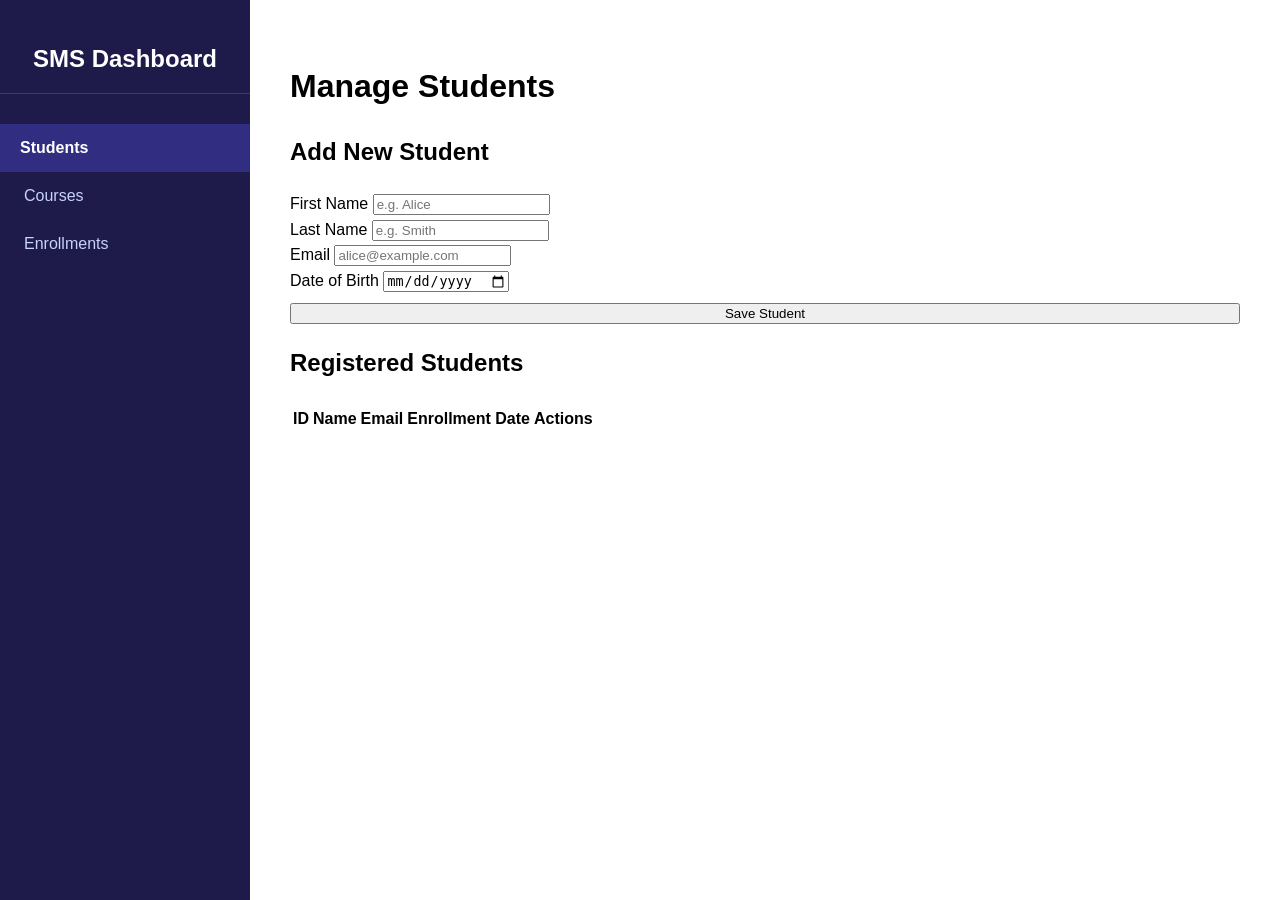
==== src/main/resources/static/index.html @ f27d2b45 "configured for cloude development" ====
<!DOCTYPE html>
<html lang="en">
<head>
    <meta charset="UTF-8">
    <meta name="viewport" content="width=device-width, initial-scale=1.0">
    <title>Student Management System</title>
    <link rel="stylesheet" href="style.css">
</head>
<body>

    <div class="app-layout">
        <!-- Sidebar Navigation -->
        <nav class="sidebar">
            <h2>SMS Dashboard</h2>
            <button class="nav-btn active" onclick="showPage('students-page', this)">Students</button>
            <button class="nav-btn" onclick="showPage('courses-page', this)">Courses</button>
            <button class="nav-btn" onclick="showPage('enrollments-page', this)">Enrollments</button>
        </nav>

        <!-- Main Content Area -->
        <main class="content">
            
            <!-- STUDENTS PAGE -->
            <div id="students-page" class="page-section">
                <h1>Manage Students</h1>
                
                <section class="card">
                    <h2>Add New Student</h2>
                    <div id="error-box" class="error-box hidden"></div>
                    <form id="student-form">
                        <div class="form-row">
                            <div class="form-group">
                                <label for="firstName">First Name</label>
                                <input type="text" id="firstName" placeholder="e.g. Alice">
                            </div>
                            <div class="form-group">
                                <label for="lastName">Last Name</label>
                                <input type="text" id="lastName" placeholder="e.g. Smith">
                            </div>
                        </div>
                        <div class="form-row">
                            <div class="form-group">
                                <label for="email">Email</label>
                                <input type="email" id="email" placeholder="alice@example.com">
                            </div>
                            <div class="form-group">
                                <label for="dateOfBirth">Date of Birth</label>
                                <input type="date" id="dateOfBirth">
                            </div>
                        </div>
                        <div style="display: flex; gap: 10px; margin-top: 10px;">
                            <button type="submit" id="submit-btn" class="btn-primary" style="flex: 2;">Save Student</button>
                            <button type="button" id="cancel-btn" class="btn-delete" style="flex: 1; display: none;" onclick="resetForm()">Cancel</button>
                        </div>
                    </form>
                </section>

                <section class="card">
                    <h2>Registered Students</h2>
                    <table>
                        <thead>
                            <tr>
                                <th>ID</th>
                                <th>Name</th>
                                <th>Email</th>
                                <th>Enrollment Date</th>
                                <th>Actions</th>
                            </tr>
                        </thead>
                        <tbody id="student-list"></tbody>
                    </table>
                </section>
            </div>

            <!-- COURSES PAGE -->
            <div id="courses-page" class="page-section hidden">
                <h1>Manage Courses</h1>
                
                <section class="card">
                    <h2>Add New Course</h2>
                    <div id="course-error-box" class="error-box hidden"></div>
                    <form id="course-form">
                        <div class="form-row">
                            <div class="form-group">
                                <label for="courseCode">Course Code</label>
                                <input type="text" id="courseCode" placeholder="e.g. CS101">
                            </div>
                            <div class="form-group">
                                <label for="courseTitle">Course Title</label>
                                <input type="text" id="courseTitle" placeholder="e.g. Intro to Programming">
                            </div>
                            <div class="form-group">
                                <label for="courseCredits">Credits</label>
                                <input type="number" id="courseCredits" placeholder="e.g. 3" min="1">
                            </div>
                        </div>
                        <button type="submit" class="btn-primary">Add Course</button>
                    </form>
                </section>

                <section class="card">
                    <h2>Available Courses</h2>
                    <table>
                        <thead>
                            <tr>
                                <th>ID</th>
                                <th>Code</th>
                                <th>Title</th>
                                <th>Credits</th>
                                <th>Actions</th>
                            </tr>
                        </thead>
                        <tbody id="course-list"></tbody>
                    </table>
                </section>
            </div>

            <!-- ENROLLMENTS PAGE -->
            <div id="enrollments-page" class="page-section hidden">
                <h1>Manage Enrollments</h1>
                
                <section class="card">
                    <h2>Enroll Student in Course</h2>
                    <div id="enrollment-error-box" class="error-box hidden"></div>
                    <form id="enrollment-form">
                        <div class="form-row">
                            <div class="form-group">
                                <label for="enrollStudent">Select Student</label>
                                <select id="enrollStudent" required>
                                    <option value="">-- Choose a Student --</option>
                                </select>
                            </div>
                            <div class="form-group">
                                <label for="enrollCourse">Select Course</label>
                                <select id="enrollCourse" required>
                                    <option value="">-- Choose a Course --</option>
                                </select>
                            </div>
                        </div>
                        <button type="submit" class="btn-primary">Enroll Student</button>
                    </form>
                </section>

                <section class="card">
                    <h2>Current Enrollments</h2>
                    <table>
                        <thead>
                            <tr>
                                <th>ID</th>
                                <th>Student Name</th>
                                <th>Course</th>
                                <th>Enrollment Date</th>
                                <th>Actions</th>
                            </tr>
                        </thead>
                        <tbody id="enrollment-list"></tbody>
                    </table>
                </section>
            </div>

        </main>
    </div>

    <script src="app.js"></script>
</body>
</html>
---- src/main/resources/static/style.css ----
/* --- NEW DASHBOARD LAYOUT --- */
body {
    font-family: 'Segoe UI', Tahoma, Geneva, Verdana, sans-serif;
    background-color: var(--bg-color);
    color: var(--text-main);
    line-height: 1.6;
    margin: 0;
    padding: 0;
}

.app-layout {
    display: flex;
    min-height: 100vh;
}

.sidebar {
    width: 250px;
    background-color: #1E1B4B; /* Dark indigo */
    color: white;
    padding: 20px 0;
    display: flex;
    flex-direction: column;
}

.sidebar h2 {
    text-align: center;
    margin-bottom: 30px;
    font-size: 1.5rem;
    color: white;
    border-bottom: 1px solid #3730A3;
    padding-bottom: 15px;
}

.nav-btn {
    background: none;
    border: none;
    color: #C7D2FE;
    padding: 15px 20px;
    text-align: left;
    font-size: 1rem;
    cursor: pointer;
    transition: all 0.2s;
    border-left: 4px solid transparent;
}

.nav-btn:hover {
    background-color: #312E81;
    color: white;
}

.nav-btn.active {
    background-color: #312E81;
    color: white;
    border-left: 4px solid var(--primary);
    font-weight: bold;
}

.content {
    flex: 1;
    padding: 40px;
    max-width: 1000px;
}

.page-section h1 {
    color: var(--primary);
    margin-bottom: 20px;
}

.hidden {
    display: none !important;
}

/* Keep your existing .card, .form-row, table, etc. below this */
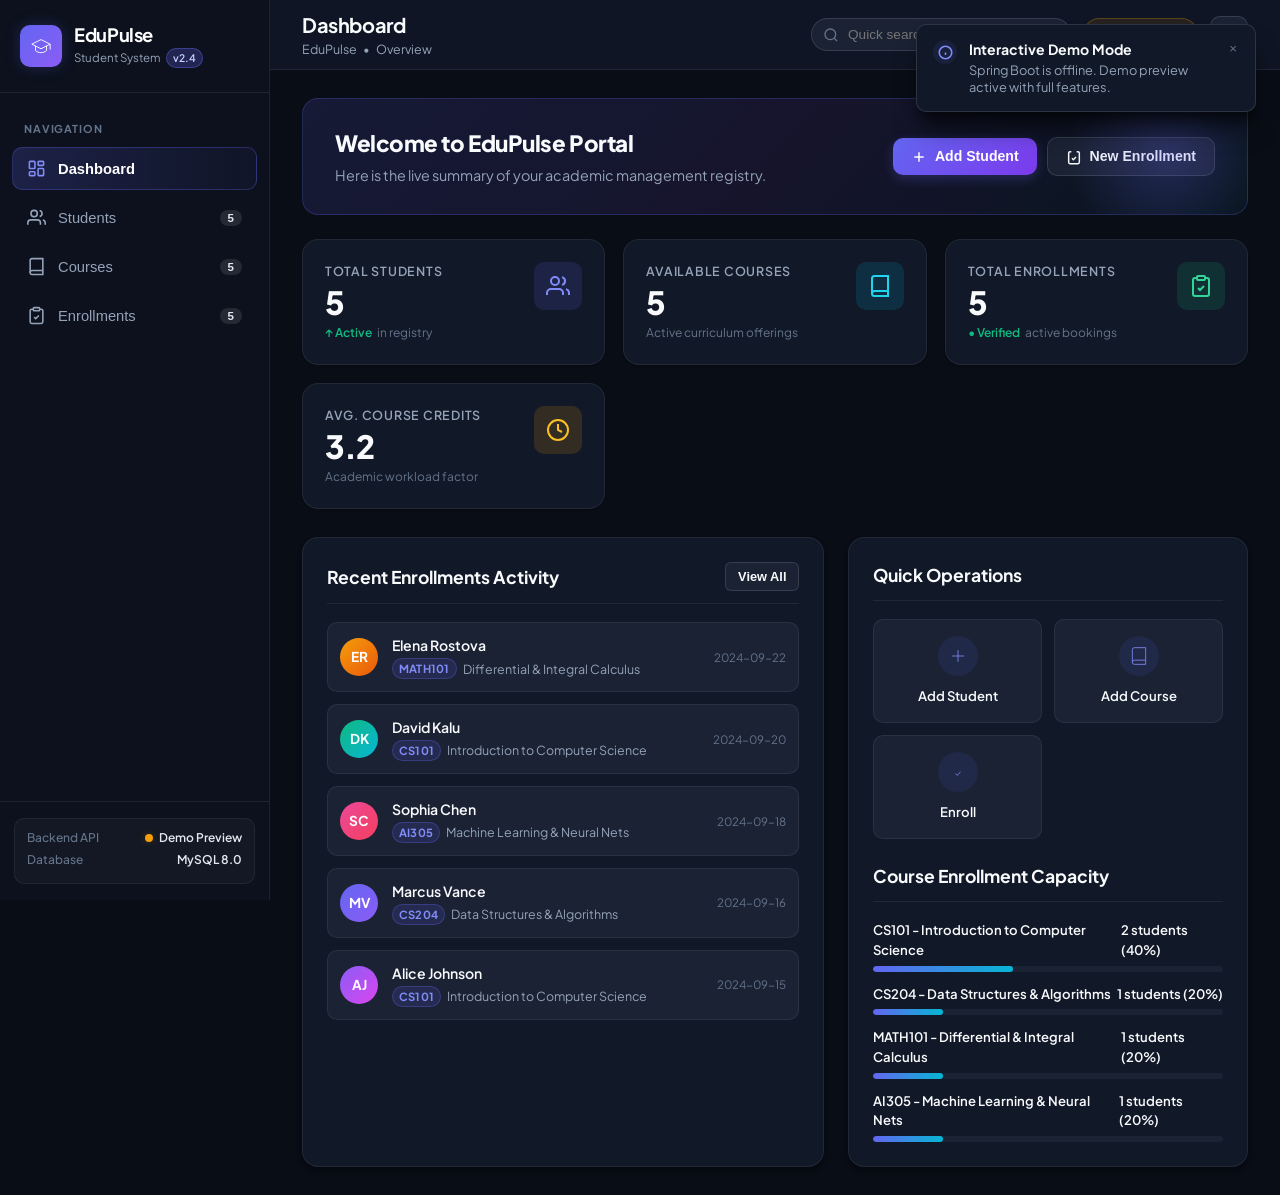
==== commit 11de1bf9: "feat: upgrade UI with modern dashboard design, dark/light theme, and enhanced interactivity" ====
--- a/src/main/resources/static/index.html
+++ b/src/main/resources/static/index.html
@@ -1,165 +1,675 @@
 <!DOCTYPE html>
-<html lang="en">
+<html lang="en" data-theme="dark">
 <head>
     <meta charset="UTF-8">
     <meta name="viewport" content="width=device-width, initial-scale=1.0">
-    <title>Student Management System</title>
+    <title>EduPulse | Modern Student Management Dashboard</title>
+    <meta name="description" content="A comprehensive, interactive student, course, and enrollment management system with real-time analytics, filtering, and responsive design.">
+    <!-- Google Fonts: Plus Jakarta Sans -->
+    <link rel="preconnect" href="https://fonts.googleapis.com">
+    <link rel="preconnect" href="https://fonts.gstatic.com" crossorigin>
+    <link href="https://fonts.googleapis.com/css2?family=Plus+Jakarta+Sans:wght@400;500;600;700;800&display=swap" rel="stylesheet">
     <link rel="stylesheet" href="style.css">
 </head>
 <body>
 
     <div class="app-layout">
+        <!-- Mobile Sidebar Backdrop Overlay -->
+        <div id="sidebar-overlay" class="sidebar-overlay" onclick="toggleMobileSidebar(false)"></div>
+
         <!-- Sidebar Navigation -->
-        <nav class="sidebar">
-            <h2>SMS Dashboard</h2>
-            <button class="nav-btn active" onclick="showPage('students-page', this)">Students</button>
-            <button class="nav-btn" onclick="showPage('courses-page', this)">Courses</button>
-            <button class="nav-btn" onclick="showPage('enrollments-page', this)">Enrollments</button>
-        </nav>
-
-        <!-- Main Content Area -->
-        <main class="content">
+        <aside class="sidebar" id="app-sidebar">
+            <div class="sidebar-header">
+                <div class="brand-icon-wrapper">
+                    <!-- Graduation Cap Icon -->
+                    <svg viewBox="0 0 24 24" fill="none" stroke="currentColor">
+                        <path d="M22 10v6M2 10l10-5 10 5-10 5z"/>
+                        <path d="M6 12v5c3 3 9 3 12 0v-5"/>
+                    </svg>
+                </div>
+                <div class="brand-details">
+                    <span class="brand-title">EduPulse</span>
+                    <span class="brand-subtitle">
+                        Student System
+                        <span class="version-pill">v2.4</span>
+                    </span>
+                </div>
+            </div>
+
+            <!-- Navigation Links -->
+            <nav class="sidebar-nav">
+                <span class="nav-section-title">Navigation</span>
+                
+                <button class="nav-btn active" id="nav-dashboard-btn" onclick="navigateTo('dashboard-page', this)">
+                    <svg viewBox="0 0 24 24" fill="none" stroke="currentColor">
+                        <rect x="3" y="3" width="7" height="9" rx="1"/>
+                        <rect x="14" y="3" width="7" height="5" rx="1"/>
+                        <rect x="14" y="12" width="7" height="9" rx="1"/>
+                        <rect x="3" y="16" width="7" height="5" rx="1"/>
+                    </svg>
+                    <span>Dashboard</span>
+                </button>
+
+                <button class="nav-btn" id="nav-students-btn" onclick="navigateTo('students-page', this)">
+                    <svg viewBox="0 0 24 24" fill="none" stroke="currentColor">
+                        <path d="M17 21v-2a4 4 0 0 0-4-4H5a4 4 0 0 0-4 4v2"/>
+                        <circle cx="9" cy="7" r="4"/>
+                        <path d="M23 21v-2a4 4 0 0 0-3-3.87"/>
+                        <path d="M16 3.13a4 4 0 0 1 0 7.75"/>
+                    </svg>
+                    <span>Students</span>
+                    <span class="nav-badge" id="nav-student-count">0</span>
+                </button>
+
+                <button class="nav-btn" id="nav-courses-btn" onclick="navigateTo('courses-page', this)">
+                    <svg viewBox="0 0 24 24" fill="none" stroke="currentColor">
+                        <path d="M4 19.5A2.5 2.5 0 0 1 6.5 17H20"/>
+                        <path d="M6.5 2H20v20H6.5A2.5 2.5 0 0 1 4 19.5v-15A2.5 2.5 0 0 1 6.5 2z"/>
+                    </svg>
+                    <span>Courses</span>
+                    <span class="nav-badge" id="nav-course-count">0</span>
+                </button>
+
+                <button class="nav-btn" id="nav-enrollments-btn" onclick="navigateTo('enrollments-page', this)">
+                    <svg viewBox="0 0 24 24" fill="none" stroke="currentColor">
+                        <path d="M16 4h2a2 2 0 0 1 2 2v14a2 2 0 0 1-2 2H6a2 2 0 0 1-2-2V6a2 2 0 0 1 2-2h2"/>
+                        <rect x="8" y="2" width="8" height="4" rx="1" ry="1"/>
+                        <path d="m9 14 2 2 4-4"/>
+                    </svg>
+                    <span>Enrollments</span>
+                    <span class="nav-badge" id="nav-enroll-count">0</span>
+                </button>
+            </nav>
+
+            <!-- Sidebar Footer Status -->
+            <div class="sidebar-footer">
+                <div class="system-status-box">
+                    <div class="status-row">
+                        <span class="status-label">Backend API</span>
+                        <span class="status-val" id="sidebar-api-status">
+                            <span class="status-pulse-dot" id="sidebar-pulse-dot"></span>
+                            <span id="sidebar-status-text">Checking...</span>
+                        </span>
+                    </div>
+                    <div class="status-row">
+                        <span class="status-label">Database</span>
+                        <span class="status-val" id="sidebar-db-status">MySQL 8.0</span>
+                    </div>
+                </div>
+            </div>
+        </aside>
+
+        <!-- Main Wrapper -->
+        <div class="main-wrapper">
             
-            <!-- STUDENTS PAGE -->
-            <div id="students-page" class="page-section">
-                <h1>Manage Students</h1>
+            <!-- Top App Header -->
+            <header class="top-header">
+                <div class="header-left">
+                    <button class="mobile-menu-btn" id="mobile-toggle-btn" onclick="toggleMobileSidebar()" aria-label="Toggle navigation">
+                        <svg viewBox="0 0 24 24" fill="none" stroke="currentColor" width="20" height="20" stroke-width="2">
+                            <line x1="3" y1="12" x2="21" y2="12"></line>
+                            <line x1="3" y1="6" x2="21" y2="6"></line>
+                            <line x1="3" y1="18" x2="21" y2="18"></line>
+                        </svg>
+                    </button>
+                    <div class="header-title-box">
+                        <h1 id="page-title">Dashboard</h1>
+                        <div class="header-breadcrumbs">
+                            <span>EduPulse</span> &bull; <span id="breadcrumb-current">Overview</span>
+                        </div>
+                    </div>
+                </div>
+
+                <div class="header-right">
+                    <!-- Global Search Box -->
+                    <div class="quick-search-box">
+                        <svg viewBox="0 0 24 24" fill="none" stroke="currentColor" stroke-width="2">
+                            <circle cx="11" cy="11" r="8"></circle>
+                            <line x1="21" y1="21" x2="16.65" y2="16.65"></line>
+                        </svg>
+                        <input type="text" id="global-search-input" class="quick-search-input" placeholder="Quick search..." oninput="handleGlobalSearch(this.value)">
+                        <span class="search-shortcut-pill">/</span>
+                    </div>
+
+                    <!-- Connection Status Badge -->
+                    <div class="mode-badge" id="api-status-badge" onclick="toggleConnectionMode()" title="Click to test connection or toggle Demo Mode">
+                        <span class="status-pulse-dot" id="header-pulse-dot"></span>
+                        <span id="api-mode-text">Checking API...</span>
+                    </div>
+
+                    <!-- Theme Switcher Button -->
+                    <button class="icon-btn" id="theme-toggle-btn" onclick="toggleTheme()" title="Toggle Light/Dark Theme" aria-label="Toggle theme">
+                        <!-- Sun Icon (shown in dark mode) -->
+                        <svg id="theme-sun-icon" viewBox="0 0 24 24" fill="none" stroke="currentColor" width="18" height="18" stroke-width="2">
+                            <circle cx="12" cy="12" r="5"></circle>
+                            <line x1="12" y1="1" x2="12" y2="3"></line>
+                            <line x1="12" y1="21" x2="12" y2="23"></line>
+                            <line x1="4.22" y1="4.22" x2="5.64" y2="5.64"></line>
+                            <line x1="18.36" y1="18.36" x2="19.78" y2="19.78"></line>
+                            <line x1="1" y1="12" x2="3" y2="12"></line>
+                            <line x1="21" y1="12" x2="23" y2="12"></line>
+                            <line x1="4.22" y1="19.78" x2="5.64" y2="18.36"></line>
+                            <line x1="18.36" y1="5.64" x2="19.78" y2="4.22"></line>
+                        </svg>
+                        <!-- Moon Icon (shown in light mode) -->
+                        <svg id="theme-moon-icon" style="display:none;" viewBox="0 0 24 24" fill="none" stroke="currentColor" width="18" height="18" stroke-width="2">
+                            <path d="M21 12.79A9 9 0 1 1 11.21 3 7 7 0 0 0 21 12.79z"></path>
+                        </svg>
+                    </button>
+                </div>
+            </header>
+
+            <!-- Main Content Area -->
+            <main class="content-body">
                 
-                <section class="card">
-                    <h2>Add New Student</h2>
-                    <div id="error-box" class="error-box hidden"></div>
-                    <form id="student-form">
-                        <div class="form-row">
-                            <div class="form-group">
-                                <label for="firstName">First Name</label>
-                                <input type="text" id="firstName" placeholder="e.g. Alice">
-                            </div>
-                            <div class="form-group">
-                                <label for="lastName">Last Name</label>
-                                <input type="text" id="lastName" placeholder="e.g. Smith">
-                            </div>
-                        </div>
-                        <div class="form-row">
-                            <div class="form-group">
-                                <label for="email">Email</label>
-                                <input type="email" id="email" placeholder="alice@example.com">
-                            </div>
-                            <div class="form-group">
-                                <label for="dateOfBirth">Date of Birth</label>
-                                <input type="date" id="dateOfBirth">
-                            </div>
-                        </div>
-                        <div style="display: flex; gap: 10px; margin-top: 10px;">
-                            <button type="submit" id="submit-btn" class="btn-primary" style="flex: 2;">Save Student</button>
-                            <button type="button" id="cancel-btn" class="btn-delete" style="flex: 1; display: none;" onclick="resetForm()">Cancel</button>
-                        </div>
-                    </form>
+                <!-- 1. DASHBOARD PAGE -->
+                <section id="dashboard-page" class="page-section">
+                    <!-- Welcome Hero Banner -->
+                    <div class="welcome-banner">
+                        <div class="welcome-text">
+                            <h3>Welcome to EduPulse Portal</h3>
+                            <p>Here is the live summary of your academic management registry.</p>
+                        </div>
+                        <div class="page-actions-group">
+                            <button class="btn btn-primary" onclick="openStudentModal()">
+                                <svg viewBox="0 0 24 24" fill="none" stroke="currentColor"><line x1="12" y1="5" x2="12" y2="19"></line><line x1="5" y1="12" x2="19" y2="12"></line></svg>
+                                Add Student
+                            </button>
+                            <button class="btn btn-secondary" onclick="openEnrollmentModal()">
+                                <svg viewBox="0 0 24 24" fill="none" stroke="currentColor"><path d="m9 14 2 2 4-4"/><path d="M16 4h2a2 2 0 0 1 2 2v14a2 2 0 0 1-2 2H6a2 2 0 0 1-2-2V6a2 2 0 0 1 2-2h2"/></svg>
+                                New Enrollment
+                            </button>
+                        </div>
+                    </div>
+
+                    <!-- Metrics Stats Grid -->
+                    <div class="stats-grid">
+                        <div class="stat-card">
+                            <div class="stat-info">
+                                <span class="stat-label">Total Students</span>
+                                <span class="stat-value" id="stat-total-students">0</span>
+                                <span class="stat-meta"><span class="stat-badge-trend">&uarr; Active</span> in registry</span>
+                            </div>
+                            <div class="stat-icon students">
+                                <svg viewBox="0 0 24 24" fill="none" stroke="currentColor"><path d="M17 21v-2a4 4 0 0 0-4-4H5a4 4 0 0 0-4 4v2"/><circle cx="9" cy="7" r="4"/><path d="M23 21v-2a4 4 0 0 0-3-3.87"/><path d="M16 3.13a4 4 0 0 1 0 7.75"/></svg>
+                            </div>
+                        </div>
+
+                        <div class="stat-card">
+                            <div class="stat-info">
+                                <span class="stat-label">Available Courses</span>
+                                <span class="stat-value" id="stat-total-courses">0</span>
+                                <span class="stat-meta">Active curriculum offerings</span>
+                            </div>
+                            <div class="stat-icon courses">
+                                <svg viewBox="0 0 24 24" fill="none" stroke="currentColor"><path d="M4 19.5A2.5 2.5 0 0 1 6.5 17H20"/><path d="M6.5 2H20v20H6.5A2.5 2.5 0 0 1 4 19.5v-15A2.5 2.5 0 0 1 6.5 2z"/></svg>
+                            </div>
+                        </div>
+
+                        <div class="stat-card">
+                            <div class="stat-info">
+                                <span class="stat-label">Total Enrollments</span>
+                                <span class="stat-value" id="stat-total-enrollments">0</span>
+                                <span class="stat-meta"><span class="stat-badge-trend">&bull; Verified</span> active bookings</span>
+                            </div>
+                            <div class="stat-icon enrollments">
+                                <svg viewBox="0 0 24 24" fill="none" stroke="currentColor"><path d="M16 4h2a2 2 0 0 1 2 2v14a2 2 0 0 1-2 2H6a2 2 0 0 1-2-2V6a2 2 0 0 1 2-2h2"/><rect x="8" y="2" width="8" height="4" rx="1" ry="1"/><path d="m9 14 2 2 4-4"/></svg>
+                            </div>
+                        </div>
+
+                        <div class="stat-card">
+                            <div class="stat-info">
+                                <span class="stat-label">Avg. Course Credits</span>
+                                <span class="stat-value" id="stat-avg-credits">0.0</span>
+                                <span class="stat-meta">Academic workload factor</span>
+                            </div>
+                            <div class="stat-icon credits">
+                                <svg viewBox="0 0 24 24" fill="none" stroke="currentColor"><circle cx="12" cy="12" r="10"/><path d="M12 6v6l4 2"/></svg>
+                            </div>
+                        </div>
+                    </div>
+
+                    <!-- Dashboard Two-Column Layout -->
+                    <div class="dashboard-columns">
+                        <!-- Recent Enrollments Feed -->
+                        <div class="card">
+                            <div class="section-card-title">
+                                <span>Recent Enrollments Activity</span>
+                                <button class="btn btn-secondary btn-sm" onclick="navigateTo('enrollments-page', document.getElementById('nav-enrollments-btn'))">View All</button>
+                            </div>
+                            <div class="activity-list" id="dashboard-recent-enrollments">
+                                <!-- Populated dynamically -->
+                            </div>
+                        </div>
+
+                        <!-- Quick Shortcuts & Top Courses -->
+                        <div class="card">
+                            <div class="section-card-title">
+                                <span>Quick Operations</span>
+                            </div>
+                            <div class="quick-actions-grid">
+                                <div class="quick-action-tile" onclick="openStudentModal()">
+                                    <div class="quick-action-icon">
+                                        <svg viewBox="0 0 24 24" fill="none" stroke="currentColor"><line x1="12" y1="5" x2="12" y2="19"></line><line x1="5" y1="12" x2="19" y2="12"></line></svg>
+                                    </div>
+                                    <span class="quick-action-name">Add Student</span>
+                                </div>
+
+                                <div class="quick-action-tile" onclick="openCourseModal()">
+                                    <div class="quick-action-icon">
+                                        <svg viewBox="0 0 24 24" fill="none" stroke="currentColor"><path d="M4 19.5A2.5 2.5 0 0 1 6.5 17H20"/><path d="M6.5 2H20v20H6.5A2.5 2.5 0 0 1 4 19.5v-15A2.5 2.5 0 0 1 6.5 2z"/></svg>
+                                    </div>
+                                    <span class="quick-action-name">Add Course</span>
+                                </div>
+
+                                <div class="quick-action-tile" onclick="openEnrollmentModal()">
+                                    <div class="quick-action-icon">
+                                        <svg viewBox="0 0 24 24" fill="none" stroke="currentColor"><path d="m9 14 2 2 4-4"/></svg>
+                                    </div>
+                                    <span class="quick-action-name">Enroll</span>
+                                </div>
+                            </div>
+
+                            <div class="section-card-title" style="margin-top: 24px;">
+                                <span>Course Enrollment Capacity</span>
+                            </div>
+                            <div class="course-dist-list" id="dashboard-course-distribution">
+                                <!-- Populated dynamically -->
+                            </div>
+                        </div>
+                    </div>
                 </section>
 
-                <section class="card">
-                    <h2>Registered Students</h2>
-                    <table>
-                        <thead>
-                            <tr>
-                                <th>ID</th>
-                                <th>Name</th>
-                                <th>Email</th>
-                                <th>Enrollment Date</th>
-                                <th>Actions</th>
-                            </tr>
-                        </thead>
-                        <tbody id="student-list"></tbody>
-                    </table>
+                <!-- 2. STUDENTS PAGE -->
+                <section id="students-page" class="page-section hidden">
+                    <div class="page-header-row">
+                        <div class="page-header-text">
+                            <h2>Students Directory</h2>
+                            <p>Manage, register, and update student demographic records</p>
+                        </div>
+                        <div class="page-actions-group">
+                            <button class="btn btn-primary" onclick="openStudentModal()">
+                                <svg viewBox="0 0 24 24" fill="none" stroke="currentColor"><line x1="12" y1="5" x2="12" y2="19"></line><line x1="5" y1="12" x2="19" y2="12"></line></svg>
+                                Add Student
+                            </button>
+                            <button class="btn btn-secondary" onclick="exportStudentsToCSV()">
+                                <svg viewBox="0 0 24 24" fill="none" stroke="currentColor"><path d="M21 15v4a2 2 0 0 1-2 2H5a2 2 0 0 1-2-2v-4"/><polyline points="7 10 12 15 17 10"/><line x1="12" y1="15" x2="12" y2="3"/></svg>
+                                Export CSV
+                            </button>
+                            <button class="btn btn-secondary" onclick="loadStudents(true)" title="Refresh list">
+                                <svg viewBox="0 0 24 24" fill="none" stroke="currentColor"><path d="M21.5 2v6h-6M21.34 15.57a10 10 0 1 1-.57-8.38l5.67-5.67"/></svg>
+                            </button>
+                        </div>
+                    </div>
+
+                    <!-- Toolbar & Filters -->
+                    <div class="toolbar-card">
+                        <div class="toolbar-left">
+                            <div class="search-input-wrapper">
+                                <svg viewBox="0 0 24 24" fill="none" stroke="currentColor"><circle cx="11" cy="11" r="8"></circle><line x1="21" y1="21" x2="16.65" y2="16.65"></line></svg>
+                                <input type="text" id="student-search-input" placeholder="Search by name, email, or ID..." oninput="filterStudents()">
+                                <button class="clear-search-btn" id="student-clear-btn" onclick="clearStudentSearch()">&times;</button>
+                            </div>
+                        </div>
+                        <div class="toolbar-right">
+                            <span class="status-label" id="student-results-count">Loading students...</span>
+                        </div>
+                    </div>
+
+                    <!-- Students Table Container -->
+                    <div class="table-card">
+                        <div class="table-responsive">
+                            <table id="students-table">
+                                <thead>
+                                    <tr>
+                                        <th class="sortable" onclick="sortStudents('id')">ID <span class="sort-icon" id="sort-student-id">⇅</span></th>
+                                        <th class="sortable" onclick="sortStudents('name')">Student Name <span class="sort-icon" id="sort-student-name">⇅</span></th>
+                                        <th class="sortable" onclick="sortStudents('email')">Email Address <span class="sort-icon" id="sort-student-email">⇅</span></th>
+                                        <th class="sortable" onclick="sortStudents('dob')">Date of Birth <span class="sort-icon" id="sort-student-dob">⇅</span></th>
+                                        <th class="sortable" onclick="sortStudents('date')">Enrollment Date <span class="sort-icon" id="sort-student-date">⇅</span></th>
+                                        <th style="text-align: right;">Actions</th>
+                                    </tr>
+                                </thead>
+                                <tbody id="student-list">
+                                    <!-- Populated dynamically -->
+                                </tbody>
+                            </table>
+                        </div>
+                        <!-- Empty State -->
+                        <div id="student-empty-state" class="empty-state" style="display: none;">
+                            <div class="empty-state-icon">
+                                <svg viewBox="0 0 24 24" fill="none" stroke="currentColor"><path d="M17 21v-2a4 4 0 0 0-4-4H5a4 4 0 0 0-4 4v2"/><circle cx="9" cy="7" r="4"/></svg>
+                            </div>
+                            <h3>No Students Found</h3>
+                            <p>No student records match your query or none have been enrolled yet.</p>
+                            <button class="btn btn-primary btn-sm" onclick="openStudentModal()">Add First Student</button>
+                        </div>
+                    </div>
                 </section>
+
+                <!-- 3. COURSES PAGE -->
+                <section id="courses-page" class="page-section hidden">
+                    <div class="page-header-row">
+                        <div class="page-header-text">
+                            <h2>Curriculum & Courses</h2>
+                            <p>Manage academic course listings, credit values, and active departments</p>
+                        </div>
+                        <div class="page-actions-group">
+                            <button class="btn btn-primary" onclick="openCourseModal()">
+                                <svg viewBox="0 0 24 24" fill="none" stroke="currentColor"><line x1="12" y1="5" x2="12" y2="19"></line><line x1="5" y1="12" x2="19" y2="12"></line></svg>
+                                Add Course
+                            </button>
+                            <button class="btn btn-secondary" onclick="exportCoursesToCSV()">
+                                <svg viewBox="0 0 24 24" fill="none" stroke="currentColor"><path d="M21 15v4a2 2 0 0 1-2 2H5a2 2 0 0 1-2-2v-4"/><polyline points="7 10 12 15 17 10"/><line x1="12" y1="15" x2="12" y2="3"/></svg>
+                                Export CSV
+                            </button>
+                            <button class="btn btn-secondary" onclick="loadCourses(true)" title="Refresh list">
+                                <svg viewBox="0 0 24 24" fill="none" stroke="currentColor"><path d="M21.5 2v6h-6M21.34 15.57a10 10 0 1 1-.57-8.38l5.67-5.67"/></svg>
+                            </button>
+                        </div>
+                    </div>
+
+                    <!-- Toolbar & Filters -->
+                    <div class="toolbar-card">
+                        <div class="toolbar-left">
+                            <div class="search-input-wrapper">
+                                <svg viewBox="0 0 24 24" fill="none" stroke="currentColor"><circle cx="11" cy="11" r="8"></circle><line x1="21" y1="21" x2="16.65" y2="16.65"></line></svg>
+                                <input type="text" id="course-search-input" placeholder="Search by code or title..." oninput="filterCourses()">
+                                <button class="clear-search-btn" id="course-clear-btn" onclick="clearCourseSearch()">&times;</button>
+                            </div>
+
+                            <select id="course-credit-filter" class="filter-select" onchange="filterCourses()">
+                                <option value="all">All Credits</option>
+                                <option value="1">1 Credit</option>
+                                <option value="2">2 Credits</option>
+                                <option value="3">3 Credits</option>
+                                <option value="4">4+ Credits</option>
+                            </select>
+                        </div>
+
+                        <div class="toolbar-right">
+                            <span class="status-label" id="course-results-count">Loading courses...</span>
+                            <!-- View Switcher (Table vs Grid Cards) -->
+                            <div class="view-toggle-group">
+                                <button class="view-toggle-btn active" id="course-view-table-btn" onclick="setCourseView('table')" title="Table View">
+                                    <svg viewBox="0 0 24 24" fill="none" stroke="currentColor" width="16" height="16"><line x1="8" y1="6" x2="21" y2="6"></line><line x1="8" y1="12" x2="21" y2="12"></line><line x1="8" y1="18" x2="21" y2="18"></line><line x1="3" y1="6" x2="3.01" y2="6"></line><line x1="3" y1="12" x2="3.01" y2="12"></line><line x1="3" y1="18" x2="3.01" y2="18"></line></svg>
+                                </button>
+                                <button class="view-toggle-btn" id="course-view-grid-btn" onclick="setCourseView('grid')" title="Grid View">
+                                    <svg viewBox="0 0 24 24" fill="none" stroke="currentColor" width="16" height="16"><rect x="3" y="3" width="7" height="7"></rect><rect x="14" y="3" width="7" height="7"></rect><rect x="14" y="14" width="7" height="7"></rect><rect x="3" y="14" width="7" height="7"></rect></svg>
+                                </button>
+                            </div>
+                        </div>
+                    </div>
+
+                    <!-- Courses Table View -->
+                    <div class="table-card" id="course-table-wrapper">
+                        <div class="table-responsive">
+                            <table id="courses-table">
+                                <thead>
+                                    <tr>
+                                        <th class="sortable" onclick="sortCourses('id')">ID <span class="sort-icon" id="sort-course-id">⇅</span></th>
+                                        <th class="sortable" onclick="sortCourses('code')">Course Code <span class="sort-icon" id="sort-course-code">⇅</span></th>
+                                        <th class="sortable" onclick="sortCourses('title')">Course Title <span class="sort-icon" id="sort-course-title">⇅</span></th>
+                                        <th class="sortable" onclick="sortCourses('credits')">Credits <span class="sort-icon" id="sort-course-credits">⇅</span></th>
+                                        <th>Enrolled Students</th>
+                                        <th style="text-align: right;">Actions</th>
+                                    </tr>
+                                </thead>
+                                <tbody id="course-list">
+                                    <!-- Populated dynamically -->
+                                </tbody>
+                            </table>
+                        </div>
+                    </div>
+
+                    <!-- Courses Grid View -->
+                    <div class="courses-grid-view" id="course-grid-wrapper" style="display: none;">
+                        <!-- Populated dynamically -->
+                    </div>
+
+                    <!-- Empty State -->
+                    <div id="course-empty-state" class="empty-state" style="display: none;">
+                        <div class="empty-state-icon">
+                            <svg viewBox="0 0 24 24" fill="none" stroke="currentColor"><path d="M4 19.5A2.5 2.5 0 0 1 6.5 17H20"/><path d="M6.5 2H20v20H6.5A2.5 2.5 0 0 1 4 19.5v-15A2.5 2.5 0 0 1 6.5 2z"/></svg>
+                        </div>
+                        <h3>No Courses Found</h3>
+                        <p>No courses match your filter criteria or curriculum catalog is currently empty.</p>
+                        <button class="btn btn-primary btn-sm" onclick="openCourseModal()">Add New Course</button>
+                    </div>
+                </section>
+
+                <!-- 4. ENROLLMENTS PAGE -->
+                <section id="enrollments-page" class="page-section hidden">
+                    <div class="page-header-row">
+                        <div class="page-header-text">
+                            <h2>Enrollment Registry</h2>
+                            <p>Review student registrations across active course rosters</p>
+                        </div>
+                        <div class="page-actions-group">
+                            <button class="btn btn-primary" onclick="openEnrollmentModal()">
+                                <svg viewBox="0 0 24 24" fill="none" stroke="currentColor"><path d="m9 14 2 2 4-4"/><path d="M16 4h2a2 2 0 0 1 2 2v14a2 2 0 0 1-2 2H6a2 2 0 0 1-2-2V6a2 2 0 0 1 2-2h2"/></svg>
+                                Enroll Student
+                            </button>
+                            <button class="btn btn-secondary" onclick="exportEnrollmentsToCSV()">
+                                <svg viewBox="0 0 24 24" fill="none" stroke="currentColor"><path d="M21 15v4a2 2 0 0 1-2 2H5a2 2 0 0 1-2-2v-4"/><polyline points="7 10 12 15 17 10"/><line x1="12" y1="15" x2="12" y2="3"/></svg>
+                                Export CSV
+                            </button>
+                            <button class="btn btn-secondary" onclick="loadEnrollments(true)" title="Refresh list">
+                                <svg viewBox="0 0 24 24" fill="none" stroke="currentColor"><path d="M21.5 2v6h-6M21.34 15.57a10 10 0 1 1-.57-8.38l5.67-5.67"/></svg>
+                            </button>
+                        </div>
+                    </div>
+
+                    <!-- Toolbar & Filters -->
+                    <div class="toolbar-card">
+                        <div class="toolbar-left">
+                            <div class="search-input-wrapper">
+                                <svg viewBox="0 0 24 24" fill="none" stroke="currentColor"><circle cx="11" cy="11" r="8"></circle><line x1="21" y1="21" x2="16.65" y2="16.65"></line></svg>
+                                <input type="text" id="enrollment-search-input" placeholder="Search by student, course, or ID..." oninput="filterEnrollments()">
+                                <button class="clear-search-btn" id="enrollment-clear-btn" onclick="clearEnrollmentSearch()">&times;</button>
+                            </div>
+
+                            <select id="enrollment-course-filter" class="filter-select" onchange="filterEnrollments()">
+                                <option value="all">All Courses</option>
+                            </select>
+                        </div>
+                        <div class="toolbar-right">
+                            <span class="status-label" id="enrollment-results-count">Loading enrollments...</span>
+                        </div>
+                    </div>
+
+                    <!-- Enrollments Table Container -->
+                    <div class="table-card">
+                        <div class="table-responsive">
+                            <table id="enrollments-table">
+                                <thead>
+                                    <tr>
+                                        <th class="sortable" onclick="sortEnrollments('id')">ID <span class="sort-icon" id="sort-enroll-id">⇅</span></th>
+                                        <th class="sortable" onclick="sortEnrollments('student')">Student Name <span class="sort-icon" id="sort-enroll-student">⇅</span></th>
+                                        <th class="sortable" onclick="sortEnrollments('course')">Course Code & Title <span class="sort-icon" id="sort-enroll-course">⇅</span></th>
+                                        <th class="sortable" onclick="sortEnrollments('date')">Enrollment Date <span class="sort-icon" id="sort-enroll-date">⇅</span></th>
+                                        <th style="text-align: right;">Actions</th>
+                                    </tr>
+                                </thead>
+                                <tbody id="enrollment-list">
+                                    <!-- Populated dynamically -->
+                                </tbody>
+                            </table>
+                        </div>
+                        <!-- Empty State -->
+                        <div id="enrollment-empty-state" class="empty-state" style="display: none;">
+                            <div class="empty-state-icon">
+                                <svg viewBox="0 0 24 24" fill="none" stroke="currentColor"><path d="M16 4h2a2 2 0 0 1 2 2v14a2 2 0 0 1-2 2H6a2 2 0 0 1-2-2V6a2 2 0 0 1 2-2h2"/><rect x="8" y="2" width="8" height="4" rx="1" ry="1"/><path d="m9 14 2 2 4-4"/></svg>
+                            </div>
+                            <h3>No Enrollments Recorded</h3>
+                            <p>Students have not enrolled in any courses yet or search matched 0 results.</p>
+                            <button class="btn btn-primary btn-sm" onclick="openEnrollmentModal()">Enroll First Student</button>
+                        </div>
+                    </div>
+                </section>
+
+            </main>
+        </div>
+    </div>
+
+    <!-- ==========================================================================
+         MODALS & DIALOGS
+         ========================================================================== -->
+
+    <!-- 1. STUDENT MODAL (ADD & EDIT) -->
+    <div id="student-modal" class="modal-backdrop" onclick="handleModalBackdropClick(event, 'student-modal')">
+        <div class="modal-card">
+            <div class="modal-header">
+                <div class="modal-title-box">
+                    <h3 id="student-modal-title">Register New Student</h3>
+                    <p id="student-modal-subtitle">Fill in the student details to create a record</p>
+                </div>
+                <button class="modal-close-btn" onclick="closeStudentModal()">&times;</button>
             </div>
-
-            <!-- COURSES PAGE -->
-            <div id="courses-page" class="page-section hidden">
-                <h1>Manage Courses</h1>
-                
-                <section class="card">
-                    <h2>Add New Course</h2>
-                    <div id="course-error-box" class="error-box hidden"></div>
-                    <form id="course-form">
-                        <div class="form-row">
-                            <div class="form-group">
-                                <label for="courseCode">Course Code</label>
-                                <input type="text" id="courseCode" placeholder="e.g. CS101">
-                            </div>
-                            <div class="form-group">
-                                <label for="courseTitle">Course Title</label>
-                                <input type="text" id="courseTitle" placeholder="e.g. Intro to Programming">
-                            </div>
-                            <div class="form-group">
-                                <label for="courseCredits">Credits</label>
-                                <input type="number" id="courseCredits" placeholder="e.g. 3" min="1">
-                            </div>
-                        </div>
-                        <button type="submit" class="btn-primary">Add Course</button>
-                    </form>
-                </section>
-
-                <section class="card">
-                    <h2>Available Courses</h2>
-                    <table>
-                        <thead>
-                            <tr>
-                                <th>ID</th>
-                                <th>Code</th>
-                                <th>Title</th>
-                                <th>Credits</th>
-                                <th>Actions</th>
-                            </tr>
-                        </thead>
-                        <tbody id="course-list"></tbody>
-                    </table>
-                </section>
+            <form id="student-form" onsubmit="handleStudentFormSubmit(event)">
+                <div class="modal-body">
+                    <div id="student-error-box" class="error-box" style="display: none;"></div>
+                    <input type="hidden" id="student-id-field">
+
+                    <div class="form-row">
+                        <div class="form-group" style="flex: 1;">
+                            <label for="firstName">First Name *</label>
+                            <input type="text" id="firstName" placeholder="e.g. Alice" required>
+                        </div>
+                        <div class="form-group" style="flex: 1;">
+                            <label for="lastName">Last Name *</label>
+                            <input type="text" id="lastName" placeholder="e.g. Johnson" required>
+                        </div>
+                    </div>
+
+                    <div class="form-group">
+                        <label for="email">Email Address *</label>
+                        <input type="email" id="email" placeholder="e.g. alice.johnson@university.edu" required>
+                    </div>
+
+                    <div class="form-group">
+                        <label for="dateOfBirth">Date of Birth</label>
+                        <input type="date" id="dateOfBirth">
+                    </div>
+                </div>
+                <div class="modal-footer">
+                    <button type="button" class="btn btn-secondary" onclick="closeStudentModal()">Cancel</button>
+                    <button type="submit" id="student-submit-btn" class="btn btn-primary">
+                        <span id="student-btn-text">Save Student</span>
+                    </button>
+                </div>
+            </form>
+        </div>
+    </div>
+
+    <!-- 2. COURSE MODAL -->
+    <div id="course-modal" class="modal-backdrop" onclick="handleModalBackdropClick(event, 'course-modal')">
+        <div class="modal-card">
+            <div class="modal-header">
+                <div class="modal-title-box">
+                    <h3>Add Academic Course</h3>
+                    <p>Introduce a new course code and credit value to the curriculum</p>
+                </div>
+                <button class="modal-close-btn" onclick="closeCourseModal()">&times;</button>
             </div>
-
-            <!-- ENROLLMENTS PAGE -->
-            <div id="enrollments-page" class="page-section hidden">
-                <h1>Manage Enrollments</h1>
-                
-                <section class="card">
-                    <h2>Enroll Student in Course</h2>
-                    <div id="enrollment-error-box" class="error-box hidden"></div>
-                    <form id="enrollment-form">
-                        <div class="form-row">
-                            <div class="form-group">
-                                <label for="enrollStudent">Select Student</label>
-                                <select id="enrollStudent" required>
-                                    <option value="">-- Choose a Student --</option>
-                                </select>
-                            </div>
-                            <div class="form-group">
-                                <label for="enrollCourse">Select Course</label>
-                                <select id="enrollCourse" required>
-                                    <option value="">-- Choose a Course --</option>
-                                </select>
-                            </div>
-                        </div>
-                        <button type="submit" class="btn-primary">Enroll Student</button>
-                    </form>
-                </section>
-
-                <section class="card">
-                    <h2>Current Enrollments</h2>
-                    <table>
-                        <thead>
-                            <tr>
-                                <th>ID</th>
-                                <th>Student Name</th>
-                                <th>Course</th>
-                                <th>Enrollment Date</th>
-                                <th>Actions</th>
-                            </tr>
-                        </thead>
-                        <tbody id="enrollment-list"></tbody>
-                    </table>
-                </section>
+            <form id="course-form" onsubmit="handleCourseFormSubmit(event)">
+                <div class="modal-body">
+                    <div id="course-error-box" class="error-box" style="display: none;"></div>
+
+                    <div class="form-group">
+                        <label for="courseCode">Course Code *</label>
+                        <input type="text" id="courseCode" placeholder="e.g. CS101, MATH201" required>
+                    </div>
+
+                    <div class="form-group">
+                        <label for="courseTitle">Course Title *</label>
+                        <input type="text" id="courseTitle" placeholder="e.g. Introduction to Computer Science" required>
+                    </div>
+
+                    <div class="form-group">
+                        <label for="courseCredits">Academic Credits (1 - 10) *</label>
+                        <input type="number" id="courseCredits" placeholder="e.g. 3" min="1" max="10" required>
+                    </div>
+                </div>
+                <div class="modal-footer">
+                    <button type="button" class="btn btn-secondary" onclick="closeCourseModal()">Cancel</button>
+                    <button type="submit" id="course-submit-btn" class="btn btn-primary">
+                        <span>Create Course</span>
+                    </button>
+                </div>
+            </form>
+        </div>
+    </div>
+
+    <!-- 3. ENROLLMENT MODAL -->
+    <div id="enrollment-modal" class="modal-backdrop" onclick="handleModalBackdropClick(event, 'enrollment-modal')">
+        <div class="modal-card">
+            <div class="modal-header">
+                <div class="modal-title-box">
+                    <h3>Enroll Student</h3>
+                    <p>Assign a registered student to an active course offering</p>
+                </div>
+                <button class="modal-close-btn" onclick="closeEnrollmentModal()">&times;</button>
             </div>
-
-        </main>
+            <form id="enrollment-form" onsubmit="handleEnrollmentFormSubmit(event)">
+                <div class="modal-body">
+                    <div id="enrollment-error-box" class="error-box" style="display: none;"></div>
+
+                    <div class="form-group">
+                        <label for="enrollStudent">Select Student *</label>
+                        <select id="enrollStudent" required>
+                            <option value="">-- Choose a Student --</option>
+                        </select>
+                    </div>
+
+                    <div class="form-group">
+                        <label for="enrollCourse">Select Course *</label>
+                        <select id="enrollCourse" required onchange="updateEnrollPreview()">
+                            <option value="">-- Choose a Course --</option>
+                        </select>
+                    </div>
+
+                    <div id="enroll-course-preview" class="activity-item" style="display: none; margin-top: 10px;">
+                        <div class="activity-avatar" style="background: linear-gradient(135deg, var(--accent), var(--primary));">
+                            📚
+                        </div>
+                        <div class="activity-content">
+                            <div class="activity-title" id="preview-course-title">-</div>
+                            <div class="activity-desc" id="preview-course-credits">-</div>
+                        </div>
+                    </div>
+                </div>
+                <div class="modal-footer">
+                    <button type="button" class="btn btn-secondary" onclick="closeEnrollmentModal()">Cancel</button>
+                    <button type="submit" id="enrollment-submit-btn" class="btn btn-primary">
+                        <span>Confirm Enrollment</span>
+                    </button>
+                </div>
+            </form>
+        </div>
     </div>
+
+    <!-- 4. CUSTOM CONFIRMATION MODAL -->
+    <div id="confirm-modal" class="modal-backdrop">
+        <div class="modal-card" style="max-width: 440px;">
+            <div class="modal-body">
+                <div class="confirm-dialog-content">
+                    <div class="confirm-warning-icon">
+                        <svg viewBox="0 0 24 24" fill="none" stroke="currentColor"><circle cx="12" cy="12" r="10"/><line x1="12" y1="8" x2="12" y2="12"/><line x1="12" y1="16" x2="12.01" y2="16"/></svg>
+                    </div>
+                    <h4 id="confirm-modal-title">Confirm Action</h4>
+                    <p id="confirm-modal-message">Are you sure you want to proceed? This change cannot be undone.</p>
+                </div>
+            </div>
+            <div class="modal-footer" style="justify-content: center; gap: 14px;">
+                <button type="button" class="btn btn-secondary" id="confirm-cancel-btn" onclick="closeConfirmModal()">Cancel</button>
+                <button type="button" class="btn btn-danger" id="confirm-action-btn">Delete</button>
+            </div>
+        </div>
+    </div>
+
+    <!-- Toast Container -->
+    <div id="toast-container" class="toast-container"></div>
 
     <script src="app.js"></script>
 </body>
--- a/src/main/resources/static/style.css
+++ b/src/main/resources/static/style.css
@@ -1,73 +1,1753 @@
-/* --- NEW DASHBOARD LAYOUT --- */
-body {
-    font-family: 'Segoe UI', Tahoma, Geneva, Verdana, sans-serif;
-    background-color: var(--bg-color);
-    color: var(--text-main);
-    line-height: 1.6;
+/* ==========================================================================
+   EDUPULSE - STUDENT MANAGEMENT SYSTEM
+   Modern, Interactive, High-Aesthetic Design System
+   ========================================================================== */
+
+/* --- Custom Variables & Theme Tokens --- */
+:root {
+    /* Color Palette - Vibrant Indigo/Violet Primary */
+    --primary: #6366f1;
+    --primary-light: #818cf8;
+    --primary-dark: #4f46e5;
+    --primary-glow: rgba(99, 102, 241, 0.25);
+    --primary-subtle: rgba(99, 102, 241, 0.1);
+
+    /* Secondary & Accent Colors */
+    --accent: #06b6d4;
+    --accent-glow: rgba(6, 182, 212, 0.2);
+    --success: #10b981;
+    --success-glow: rgba(16, 185, 129, 0.2);
+    --warning: #f59e0b;
+    --warning-glow: rgba(245, 158, 11, 0.2);
+    --danger: #f43f5e;
+    --danger-hover: #e11d48;
+    --danger-glow: rgba(244, 63, 94, 0.25);
+    --danger-subtle: rgba(244, 63, 94, 0.1);
+
+    /* Neutral Base - Dark Theme (Default) */
+    --bg-body: #090d16;
+    --bg-surface: #111827;
+    --bg-surface-elevated: #1a2234;
+    --bg-surface-hover: #222d42;
+    --bg-sidebar: #0c111d;
+    --bg-glass: rgba(17, 24, 39, 0.85);
+
+    /* Borders & Dividers */
+    --border-subtle: rgba(255, 255, 255, 0.07);
+    --border-medium: rgba(255, 255, 255, 0.12);
+    --border-strong: rgba(255, 255, 255, 0.18);
+    --border-focus: #6366f1;
+
+    /* Typography Colors */
+    --text-primary: #f8fafc;
+    --text-secondary: #94a3b8;
+    --text-muted: #64748b;
+    --text-inverted: #0f172a;
+
+    /* Shadows & Glows */
+    --shadow-sm: 0 1px 2px 0 rgba(0, 0, 0, 0.3);
+    --shadow-md: 0 4px 6px -1px rgba(0, 0, 0, 0.4), 0 2px 4px -1px rgba(0, 0, 0, 0.2);
+    --shadow-lg: 0 10px 15px -3px rgba(0, 0, 0, 0.5), 0 4px 6px -2px rgba(0, 0, 0, 0.3);
+    --shadow-xl: 0 20px 25px -5px rgba(0, 0, 0, 0.6), 0 10px 10px -5px rgba(0, 0, 0, 0.4);
+    --shadow-glow: 0 0 20px var(--primary-glow);
+
+    /* Radius & Transitions */
+    --radius-sm: 6px;
+    --radius-md: 10px;
+    --radius-lg: 16px;
+    --radius-xl: 24px;
+    --radius-full: 9999px;
+    --transition-fast: 0.15s cubic-bezier(0.4, 0, 0.2, 1);
+    --transition-normal: 0.25s cubic-bezier(0.4, 0, 0.2, 1);
+    --transition-spring: 0.35s cubic-bezier(0.175, 0.885, 0.32, 1.275);
+}
+
+/* Light Theme Overrides */
+[data-theme="light"] {
+    --bg-body: #f8fafc;
+    --bg-surface: #ffffff;
+    --bg-surface-elevated: #f1f5f9;
+    --bg-surface-hover: #e2e8f0;
+    --bg-sidebar: #0f172a;
+    --bg-glass: rgba(255, 255, 255, 0.9);
+
+    --border-subtle: rgba(0, 0, 0, 0.06);
+    --border-medium: rgba(0, 0, 0, 0.12);
+    --border-strong: rgba(0, 0, 0, 0.2);
+
+    --text-primary: #0f172a;
+    --text-secondary: #475569;
+    --text-muted: #94a3b8;
+    --text-inverted: #f8fafc;
+
+    --shadow-sm: 0 1px 2px 0 rgba(0, 0, 0, 0.05);
+    --shadow-md: 0 4px 6px -1px rgba(0, 0, 0, 0.08), 0 2px 4px -1px rgba(0, 0, 0, 0.04);
+    --shadow-lg: 0 10px 15px -3px rgba(0, 0, 0, 0.1), 0 4px 6px -2px rgba(0, 0, 0, 0.05);
+    --shadow-xl: 0 20px 25px -5px rgba(0, 0, 0, 0.12), 0 10px 10px -5px rgba(0, 0, 0, 0.04);
+    --shadow-glow: 0 0 18px rgba(99, 102, 241, 0.18);
+}
+
+/* --- Base & Reset --- */
+*, *::before, *::after {
+    box-sizing: border-box;
     margin: 0;
     padding: 0;
 }
 
+body {
+    font-family: 'Plus Jakarta Sans', -apple-system, BlinkMacSystemFont, 'Segoe UI', Roboto, Helvetica, Arial, sans-serif;
+    background-color: var(--bg-body);
+    color: var(--text-primary);
+    line-height: 1.5;
+    -webkit-font-smoothing: antialiased;
+    -moz-osx-font-smoothing: grayscale;
+    min-height: 100vh;
+    overflow-x: hidden;
+    transition: background-color var(--transition-normal), color var(--transition-normal);
+}
+
+/* Modern Scrollbars */
+::-webkit-scrollbar {
+    width: 8px;
+    height: 8px;
+}
+::-webkit-scrollbar-track {
+    background: transparent;
+}
+::-webkit-scrollbar-thumb {
+    background: var(--border-medium);
+    border-radius: var(--radius-full);
+}
+::-webkit-scrollbar-thumb:hover {
+    background: var(--text-muted);
+}
+
+/* --- Layout Architecture --- */
 .app-layout {
     display: flex;
     min-height: 100vh;
-}
-
+    position: relative;
+}
+
+/* --- Sidebar --- */
 .sidebar {
-    width: 250px;
-    background-color: #1E1B4B; /* Dark indigo */
-    color: white;
-    padding: 20px 0;
+    width: 270px;
+    background: var(--bg-sidebar);
+    color: #ffffff;
     display: flex;
     flex-direction: column;
-}
-
-.sidebar h2 {
+    border-right: 1px solid var(--border-subtle);
+    position: fixed;
+    top: 0;
+    bottom: 0;
+    left: 0;
+    z-index: 100;
+    transition: transform var(--transition-normal);
+}
+
+.sidebar-header {
+    padding: 24px 20px;
+    display: flex;
+    align-items: center;
+    gap: 12px;
+    border-bottom: 1px solid rgba(255, 255, 255, 0.08);
+}
+
+.brand-icon-wrapper {
+    width: 42px;
+    height: 42px;
+    border-radius: var(--radius-md);
+    background: linear-gradient(135deg, var(--primary), #8b5cf6);
+    display: flex;
+    align-items: center;
+    justify-content: center;
+    box-shadow: 0 0 15px var(--primary-glow);
+    flex-shrink: 0;
+}
+
+.brand-icon-wrapper svg {
+    width: 22px;
+    height: 22px;
+    color: #ffffff;
+}
+
+.brand-details {
+    display: flex;
+    flex-direction: column;
+}
+
+.brand-title {
+    font-size: 1.15rem;
+    font-weight: 700;
+    letter-spacing: -0.02em;
+    color: #ffffff;
+    line-height: 1.2;
+}
+
+.brand-subtitle {
+    font-size: 0.72rem;
+    color: #94a3b8;
+    display: flex;
+    align-items: center;
+    gap: 6px;
+    margin-top: 2px;
+}
+
+.version-pill {
+    background: rgba(99, 102, 241, 0.25);
+    color: #c7d2fe;
+    padding: 1px 6px;
+    border-radius: var(--radius-full);
+    font-size: 0.65rem;
+    font-weight: 600;
+    border: 1px solid rgba(99, 102, 241, 0.4);
+}
+
+/* Navigation Links */
+.sidebar-nav {
+    padding: 20px 12px;
+    display: flex;
+    flex-direction: column;
+    gap: 6px;
+    flex: 1;
+    overflow-y: auto;
+}
+
+.nav-section-title {
+    font-size: 0.68rem;
+    font-weight: 700;
+    text-transform: uppercase;
+    letter-spacing: 0.08em;
+    color: #64748b;
+    padding: 8px 12px 4px;
+}
+
+.nav-btn {
+    background: transparent;
+    border: 1px solid transparent;
+    color: #94a3b8;
+    padding: 11px 14px;
+    border-radius: var(--radius-md);
+    font-size: 0.92rem;
+    font-weight: 500;
+    cursor: pointer;
+    display: flex;
+    align-items: center;
+    gap: 12px;
+    transition: all var(--transition-fast);
+    position: relative;
+    width: 100%;
+    text-align: left;
+}
+
+.nav-btn svg {
+    width: 19px;
+    height: 19px;
+    stroke-width: 2;
+    transition: transform var(--transition-fast);
+    flex-shrink: 0;
+}
+
+.nav-btn:hover {
+    background: rgba(255, 255, 255, 0.05);
+    color: #ffffff;
+    transform: translateX(3px);
+}
+
+.nav-btn.active {
+    background: linear-gradient(90deg, rgba(99, 102, 241, 0.2) 0%, rgba(99, 102, 241, 0.05) 100%);
+    color: #ffffff;
+    border-color: rgba(99, 102, 241, 0.3);
+    font-weight: 600;
+}
+
+.nav-btn.active svg {
+    color: var(--primary-light);
+}
+
+.nav-badge {
+    margin-left: auto;
+    background: rgba(255, 255, 255, 0.1);
+    color: #e2e8f0;
+    font-size: 0.72rem;
+    font-weight: 600;
+    padding: 2px 8px;
+    border-radius: var(--radius-full);
+    transition: all var(--transition-fast);
+}
+
+.nav-btn.active .nav-badge {
+    background: var(--primary);
+    color: #ffffff;
+}
+
+/* Sidebar Footer */
+.sidebar-footer {
+    padding: 16px 14px;
+    border-top: 1px solid rgba(255, 255, 255, 0.08);
+}
+
+.system-status-box {
+    background: rgba(255, 255, 255, 0.03);
+    border: 1px solid rgba(255, 255, 255, 0.06);
+    border-radius: var(--radius-md);
+    padding: 10px 12px;
+    font-size: 0.75rem;
+}
+
+.status-row {
+    display: flex;
+    align-items: center;
+    justify-content: space-between;
+    margin-bottom: 4px;
+}
+
+.status-label {
+    color: #64748b;
+    font-weight: 500;
+}
+
+.status-val {
+    color: #e2e8f0;
+    font-weight: 600;
+    display: flex;
+    align-items: center;
+    gap: 6px;
+}
+
+.status-pulse-dot {
+    width: 8px;
+    height: 8px;
+    border-radius: 50%;
+    background-color: var(--success);
+    box-shadow: 0 0 8px var(--success-glow);
+    display: inline-block;
+    animation: pulse 2s infinite;
+}
+
+.status-pulse-dot.offline {
+    background-color: var(--warning);
+    box-shadow: 0 0 8px var(--warning-glow);
+}
+
+@keyframes pulse {
+    0%, 100% { transform: scale(1); opacity: 1; }
+    50% { transform: scale(1.3); opacity: 0.75; }
+}
+
+/* --- Main Layout & Content --- */
+.main-wrapper {
+    flex: 1;
+    margin-left: 270px;
+    display: flex;
+    flex-direction: column;
+    min-height: 100vh;
+    min-width: 0;
+}
+
+/* Top App Header */
+.top-header {
+    height: 70px;
+    background: var(--bg-glass);
+    backdrop-filter: blur(12px);
+    -webkit-backdrop-filter: blur(12px);
+    border-bottom: 1px solid var(--border-subtle);
+    padding: 0 32px;
+    display: flex;
+    align-items: center;
+    justify-content: space-between;
+    position: sticky;
+    top: 0;
+    z-index: 90;
+    gap: 16px;
+}
+
+.header-left {
+    display: flex;
+    align-items: center;
+    gap: 16px;
+}
+
+.mobile-menu-btn {
+    display: none;
+    background: var(--bg-surface-elevated);
+    border: 1px solid var(--border-medium);
+    color: var(--text-primary);
+    width: 38px;
+    height: 38px;
+    border-radius: var(--radius-md);
+    cursor: pointer;
+    align-items: center;
+    justify-content: center;
+    transition: all var(--transition-fast);
+}
+
+.header-title-box h1 {
+    font-size: 1.25rem;
+    font-weight: 700;
+    letter-spacing: -0.02em;
+    color: var(--text-primary);
+    display: flex;
+    align-items: center;
+    gap: 10px;
+}
+
+.header-breadcrumbs {
+    font-size: 0.78rem;
+    color: var(--text-secondary);
+    display: flex;
+    align-items: center;
+    gap: 6px;
+}
+
+/* Header Right Controls */
+.header-right {
+    display: flex;
+    align-items: center;
+    gap: 12px;
+}
+
+.quick-search-box {
+    position: relative;
+    width: 260px;
+    display: none; /* Shows on larger screens */
+}
+
+@media (min-width: 900px) {
+    .quick-search-box { display: block; }
+}
+
+.quick-search-input {
+    width: 100%;
+    background: var(--bg-surface-elevated);
+    border: 1px solid var(--border-medium);
+    border-radius: var(--radius-full);
+    padding: 8px 14px 8px 36px;
+    font-size: 0.85rem;
+    color: var(--text-primary);
+    outline: none;
+    transition: all var(--transition-fast);
+}
+
+.quick-search-input:focus {
+    border-color: var(--primary);
+    box-shadow: 0 0 0 3px var(--primary-subtle);
+    background: var(--bg-surface);
+}
+
+.quick-search-box svg {
+    position: absolute;
+    left: 12px;
+    top: 50%;
+    transform: translateY(-50%);
+    width: 16px;
+    height: 16px;
+    color: var(--text-muted);
+    pointer-events: none;
+}
+
+.search-shortcut-pill {
+    position: absolute;
+    right: 10px;
+    top: 50%;
+    transform: translateY(-50%);
+    font-size: 0.65rem;
+    background: var(--bg-surface-hover);
+    border: 1px solid var(--border-medium);
+    color: var(--text-muted);
+    padding: 2px 6px;
+    border-radius: 4px;
+    font-family: inherit;
+    font-weight: 600;
+}
+
+/* Header Action Buttons */
+.icon-btn {
+    background: var(--bg-surface-elevated);
+    border: 1px solid var(--border-medium);
+    color: var(--text-secondary);
+    width: 38px;
+    height: 38px;
+    border-radius: var(--radius-md);
+    cursor: pointer;
+    display: flex;
+    align-items: center;
+    justify-content: center;
+    transition: all var(--transition-fast);
+}
+
+.icon-btn:hover {
+    background: var(--bg-surface-hover);
+    color: var(--text-primary);
+    border-color: var(--border-strong);
+}
+
+.mode-badge {
+    display: flex;
+    align-items: center;
+    gap: 8px;
+    padding: 6px 12px;
+    border-radius: var(--radius-full);
+    font-size: 0.78rem;
+    font-weight: 600;
+    background: rgba(16, 185, 129, 0.1);
+    color: var(--success);
+    border: 1px solid rgba(16, 185, 129, 0.25);
+    cursor: pointer;
+    transition: all var(--transition-fast);
+    user-select: none;
+}
+
+.mode-badge:hover {
+    transform: translateY(-1px);
+    box-shadow: var(--shadow-sm);
+}
+
+.mode-badge.demo {
+    background: rgba(245, 158, 11, 0.1);
+    color: var(--warning);
+    border-color: rgba(245, 158, 11, 0.25);
+}
+
+/* --- Page Content Container --- */
+.content-body {
+    flex: 1;
+    padding: 28px 32px;
+    max-width: 1400px;
+    width: 100%;
+}
+
+.page-section {
+    animation: fadeIn var(--transition-normal);
+}
+
+.page-section.hidden {
+    display: none !important;
+}
+
+@keyframes fadeIn {
+    from { opacity: 0; transform: translateY(6px); }
+    to { opacity: 1; transform: translateY(0); }
+}
+
+/* Page Headers */
+.page-header-row {
+    display: flex;
+    flex-wrap: wrap;
+    align-items: center;
+    justify-content: space-between;
+    gap: 16px;
+    margin-bottom: 24px;
+}
+
+.page-header-text h2 {
+    font-size: 1.6rem;
+    font-weight: 800;
+    letter-spacing: -0.03em;
+    color: var(--text-primary);
+}
+
+.page-header-text p {
+    font-size: 0.88rem;
+    color: var(--text-secondary);
+    margin-top: 3px;
+}
+
+.page-actions-group {
+    display: flex;
+    align-items: center;
+    gap: 10px;
+    flex-wrap: wrap;
+}
+
+/* --- Buttons System --- */
+.btn {
+    display: inline-flex;
+    align-items: center;
+    justify-content: center;
+    gap: 8px;
+    padding: 10px 18px;
+    font-size: 0.88rem;
+    font-weight: 600;
+    border-radius: var(--radius-md);
+    cursor: pointer;
+    border: none;
+    transition: all var(--transition-fast);
+    text-decoration: none;
+    white-space: nowrap;
+    user-select: none;
+    line-height: 1.2;
+}
+
+.btn:active {
+    transform: scale(0.98);
+}
+
+.btn svg {
+    width: 16px;
+    height: 16px;
+    stroke-width: 2.2;
+    flex-shrink: 0;
+}
+
+.btn-primary {
+    background: linear-gradient(135deg, var(--primary) 0%, #7c3aed 100%);
+    color: #ffffff;
+    box-shadow: 0 4px 12px var(--primary-glow);
+}
+
+.btn-primary:hover {
+    background: linear-gradient(135deg, var(--primary-light) 0%, #8b5cf6 100%);
+    box-shadow: 0 6px 16px var(--primary-glow);
+    transform: translateY(-1px);
+}
+
+.btn-secondary {
+    background: var(--bg-surface-elevated);
+    border: 1px solid var(--border-medium);
+    color: var(--text-primary);
+}
+
+.btn-secondary:hover {
+    background: var(--bg-surface-hover);
+    border-color: var(--border-strong);
+    color: var(--text-primary);
+}
+
+.btn-delete, .btn-danger {
+    background: var(--danger-subtle);
+    border: 1px solid rgba(244, 63, 94, 0.25);
+    color: var(--danger);
+}
+
+.btn-delete:hover, .btn-danger:hover {
+    background: var(--danger);
+    color: #ffffff;
+    box-shadow: 0 4px 12px var(--danger-glow);
+}
+
+.btn-edit {
+    background: var(--primary-subtle);
+    border: 1px solid rgba(99, 102, 241, 0.25);
+    color: var(--primary-light);
+}
+
+.btn-edit:hover {
+    background: var(--primary);
+    color: #ffffff;
+    box-shadow: 0 4px 12px var(--primary-glow);
+}
+
+.btn-sm {
+    padding: 6px 12px;
+    font-size: 0.8rem;
+    border-radius: var(--radius-sm);
+    gap: 6px;
+}
+
+.btn-sm svg {
+    width: 14px;
+    height: 14px;
+}
+
+/* --- Cards & Containers --- */
+.card {
+    background: var(--bg-surface);
+    border: 1px solid var(--border-subtle);
+    border-radius: var(--radius-lg);
+    padding: 24px;
+    box-shadow: var(--shadow-md);
+    transition: border-color var(--transition-normal), box-shadow var(--transition-normal);
+    position: relative;
+}
+
+.card:hover {
+    border-color: var(--border-medium);
+}
+
+/* --- Dashboard Overview Styles --- */
+.welcome-banner {
+    background: linear-gradient(135deg, rgba(99, 102, 241, 0.15) 0%, rgba(139, 92, 246, 0.1) 50%, rgba(6, 182, 212, 0.05) 100%);
+    border: 1px solid rgba(99, 102, 241, 0.25);
+    border-radius: var(--radius-lg);
+    padding: 28px 32px;
+    margin-bottom: 24px;
+    display: flex;
+    align-items: center;
+    justify-content: space-between;
+    position: relative;
+    overflow: hidden;
+}
+
+.welcome-banner::after {
+    content: '';
+    position: absolute;
+    right: -20px;
+    bottom: -40px;
+    width: 200px;
+    height: 200px;
+    background: radial-gradient(circle, var(--primary-glow) 0%, transparent 70%);
+    pointer-events: none;
+}
+
+.welcome-text h3 {
+    font-size: 1.4rem;
+    font-weight: 800;
+    letter-spacing: -0.02em;
+    color: var(--text-primary);
+}
+
+.welcome-text p {
+    font-size: 0.9rem;
+    color: var(--text-secondary);
+    margin-top: 4px;
+}
+
+/* Metrics / Stat Cards Grid */
+.stats-grid {
+    display: grid;
+    grid-template-columns: repeat(auto-fit, minmax(230px, 1fr));
+    gap: 18px;
+    margin-bottom: 28px;
+}
+
+.stat-card {
+    background: var(--bg-surface);
+    border: 1px solid var(--border-subtle);
+    border-radius: var(--radius-lg);
+    padding: 22px;
+    box-shadow: var(--shadow-sm);
+    display: flex;
+    align-items: flex-start;
+    justify-content: space-between;
+    transition: all var(--transition-fast);
+    position: relative;
+    overflow: hidden;
+}
+
+.stat-card:hover {
+    transform: translateY(-3px);
+    box-shadow: var(--shadow-lg);
+    border-color: var(--border-medium);
+}
+
+.stat-info {
+    display: flex;
+    flex-direction: column;
+}
+
+.stat-label {
+    font-size: 0.78rem;
+    font-weight: 600;
+    text-transform: uppercase;
+    letter-spacing: 0.06em;
+    color: var(--text-secondary);
+}
+
+.stat-value {
+    font-size: 2rem;
+    font-weight: 800;
+    letter-spacing: -0.03em;
+    color: var(--text-primary);
+    margin: 4px 0;
+    line-height: 1.1;
+}
+
+.stat-meta {
+    font-size: 0.75rem;
+    color: var(--text-muted);
+    display: flex;
+    align-items: center;
+    gap: 5px;
+}
+
+.stat-badge-trend {
+    color: var(--success);
+    font-weight: 600;
+}
+
+.stat-icon {
+    width: 48px;
+    height: 48px;
+    border-radius: var(--radius-md);
+    display: flex;
+    align-items: center;
+    justify-content: center;
+    flex-shrink: 0;
+}
+
+.stat-icon svg {
+    width: 24px;
+    height: 24px;
+    stroke-width: 2;
+}
+
+.stat-icon.students {
+    background: rgba(99, 102, 241, 0.15);
+    color: #818cf8;
+}
+.stat-icon.courses {
+    background: rgba(6, 182, 212, 0.15);
+    color: #22d3ee;
+}
+.stat-icon.enrollments {
+    background: rgba(16, 185, 129, 0.15);
+    color: #34d399;
+}
+.stat-icon.credits {
+    background: rgba(245, 158, 11, 0.15);
+    color: #fbbf24;
+}
+
+/* Dashboard Two-Column Section */
+.dashboard-columns {
+    display: grid;
+    grid-template-columns: 1fr;
+    gap: 24px;
+}
+
+@media (min-width: 1024px) {
+    .dashboard-columns {
+        grid-template-columns: 1.7fr 1.3fr;
+    }
+}
+
+.section-card-title {
+    font-size: 1.1rem;
+    font-weight: 700;
+    color: var(--text-primary);
+    display: flex;
+    align-items: center;
+    justify-content: space-between;
+    margin-bottom: 18px;
+    padding-bottom: 12px;
+    border-bottom: 1px solid var(--border-subtle);
+}
+
+/* Activity Feed */
+.activity-list {
+    display: flex;
+    flex-direction: column;
+    gap: 12px;
+}
+
+.activity-item {
+    display: flex;
+    align-items: center;
+    gap: 14px;
+    padding: 12px;
+    border-radius: var(--radius-md);
+    background: var(--bg-surface-elevated);
+    border: 1px solid var(--border-subtle);
+    transition: all var(--transition-fast);
+}
+
+.activity-item:hover {
+    background: var(--bg-surface-hover);
+    border-color: var(--border-medium);
+    transform: translateX(3px);
+}
+
+.activity-avatar {
+    width: 38px;
+    height: 38px;
+    border-radius: 50%;
+    background: linear-gradient(135deg, var(--primary), #a855f7);
+    color: #ffffff;
+    font-size: 0.85rem;
+    font-weight: 700;
+    display: flex;
+    align-items: center;
+    justify-content: center;
+    flex-shrink: 0;
+}
+
+.activity-content {
+    flex: 1;
+    min-width: 0;
+}
+
+.activity-title {
+    font-size: 0.88rem;
+    font-weight: 600;
+    color: var(--text-primary);
+    white-space: nowrap;
+    overflow: hidden;
+    text-overflow: ellipsis;
+}
+
+.activity-desc {
+    font-size: 0.78rem;
+    color: var(--text-secondary);
+    display: flex;
+    align-items: center;
+    gap: 6px;
+    margin-top: 2px;
+}
+
+.activity-time {
+    font-size: 0.72rem;
+    color: var(--text-muted);
+    margin-left: auto;
+    white-space: nowrap;
+}
+
+/* Quick Action Cards in Dashboard */
+.quick-actions-grid {
+    display: grid;
+    grid-template-columns: repeat(auto-fit, minmax(130px, 1fr));
+    gap: 12px;
+    margin-bottom: 20px;
+}
+
+.quick-action-tile {
+    background: var(--bg-surface-elevated);
+    border: 1px solid var(--border-subtle);
+    border-radius: var(--radius-md);
+    padding: 16px 14px;
+    display: flex;
+    flex-direction: column;
+    align-items: center;
     text-align: center;
-    margin-bottom: 30px;
-    font-size: 1.5rem;
-    color: white;
-    border-bottom: 1px solid #3730A3;
-    padding-bottom: 15px;
-}
-
-.nav-btn {
+    gap: 10px;
+    cursor: pointer;
+    transition: all var(--transition-fast);
+}
+
+.quick-action-tile:hover {
+    background: var(--bg-surface-hover);
+    border-color: var(--primary);
+    transform: translateY(-2px);
+    box-shadow: 0 4px 12px var(--primary-glow);
+}
+
+.quick-action-icon {
+    width: 40px;
+    height: 40px;
+    border-radius: 50%;
+    background: var(--primary-subtle);
+    color: var(--primary-light);
+    display: flex;
+    align-items: center;
+    justify-content: center;
+}
+
+.quick-action-icon svg {
+    width: 20px;
+    height: 20px;
+}
+
+.quick-action-name {
+    font-size: 0.82rem;
+    font-weight: 600;
+    color: var(--text-primary);
+}
+
+/* Course Distribution List in Dashboard */
+.course-dist-list {
+    display: flex;
+    flex-direction: column;
+    gap: 12px;
+}
+
+.course-dist-item {
+    display: flex;
+    flex-direction: column;
+    gap: 6px;
+}
+
+.course-dist-header {
+    display: flex;
+    justify-content: space-between;
+    font-size: 0.82rem;
+    font-weight: 600;
+    color: var(--text-primary);
+}
+
+.course-progress-bar {
+    height: 6px;
+    background: var(--bg-surface-elevated);
+    border-radius: var(--radius-full);
+    overflow: hidden;
+}
+
+.course-progress-fill {
+    height: 100%;
+    background: linear-gradient(90deg, var(--primary), var(--accent));
+    border-radius: var(--radius-full);
+    transition: width 0.6s ease;
+}
+
+/* --- Filter & Toolbar Row --- */
+.toolbar-card {
+    background: var(--bg-surface);
+    border: 1px solid var(--border-subtle);
+    border-radius: var(--radius-lg);
+    padding: 16px 20px;
+    margin-bottom: 20px;
+    display: flex;
+    flex-wrap: wrap;
+    align-items: center;
+    justify-content: space-between;
+    gap: 14px;
+    box-shadow: var(--shadow-sm);
+}
+
+.toolbar-left {
+    display: flex;
+    align-items: center;
+    gap: 12px;
+    flex: 1;
+    min-width: 260px;
+}
+
+.search-input-wrapper {
+    position: relative;
+    flex: 1;
+    max-width: 420px;
+}
+
+.search-input-wrapper input {
+    width: 100%;
+    background: var(--bg-surface-elevated);
+    border: 1px solid var(--border-medium);
+    border-radius: var(--radius-md);
+    padding: 9px 14px 9px 38px;
+    font-size: 0.88rem;
+    color: var(--text-primary);
+    outline: none;
+    transition: all var(--transition-fast);
+}
+
+.search-input-wrapper input:focus {
+    border-color: var(--primary);
+    box-shadow: 0 0 0 3px var(--primary-subtle);
+    background: var(--bg-surface);
+}
+
+.search-input-wrapper svg {
+    position: absolute;
+    left: 12px;
+    top: 50%;
+    transform: translateY(-50%);
+    width: 17px;
+    height: 17px;
+    color: var(--text-muted);
+}
+
+.clear-search-btn {
+    position: absolute;
+    right: 10px;
+    top: 50%;
+    transform: translateY(-50%);
     background: none;
     border: none;
-    color: #C7D2FE;
-    padding: 15px 20px;
+    color: var(--text-muted);
+    cursor: pointer;
+    padding: 4px;
+    display: none;
+}
+
+.clear-search-btn:hover {
+    color: var(--text-primary);
+}
+
+.toolbar-right {
+    display: flex;
+    align-items: center;
+    gap: 10px;
+    flex-wrap: wrap;
+}
+
+.filter-select {
+    background: var(--bg-surface-elevated);
+    border: 1px solid var(--border-medium);
+    border-radius: var(--radius-md);
+    padding: 9px 14px;
+    font-size: 0.85rem;
+    color: var(--text-primary);
+    outline: none;
+    cursor: pointer;
+    transition: all var(--transition-fast);
+}
+
+.filter-select:focus {
+    border-color: var(--primary);
+    box-shadow: 0 0 0 3px var(--primary-subtle);
+}
+
+.view-toggle-group {
+    display: flex;
+    background: var(--bg-surface-elevated);
+    border: 1px solid var(--border-medium);
+    border-radius: var(--radius-md);
+    padding: 3px;
+    gap: 2px;
+}
+
+.view-toggle-btn {
+    background: none;
+    border: none;
+    color: var(--text-muted);
+    padding: 6px 10px;
+    border-radius: var(--radius-sm);
+    cursor: pointer;
+    display: flex;
+    align-items: center;
+    justify-content: center;
+    transition: all var(--transition-fast);
+}
+
+.view-toggle-btn.active {
+    background: var(--bg-surface);
+    color: var(--primary-light);
+    box-shadow: var(--shadow-sm);
+}
+
+/* --- Tables & Data Presentation --- */
+.table-card {
+    background: var(--bg-surface);
+    border: 1px solid var(--border-subtle);
+    border-radius: var(--radius-lg);
+    box-shadow: var(--shadow-md);
+    overflow: hidden;
+}
+
+.table-responsive {
+    width: 100%;
+    overflow-x: auto;
+}
+
+table {
+    width: 100%;
+    border-collapse: collapse;
     text-align: left;
-    font-size: 1rem;
+    font-size: 0.88rem;
+}
+
+thead {
+    background: var(--bg-surface-elevated);
+    border-bottom: 1px solid var(--border-medium);
+}
+
+th {
+    padding: 14px 18px;
+    font-size: 0.75rem;
+    font-weight: 700;
+    text-transform: uppercase;
+    letter-spacing: 0.06em;
+    color: var(--text-secondary);
+    user-select: none;
+    white-space: nowrap;
+}
+
+th.sortable {
     cursor: pointer;
-    transition: all 0.2s;
-    border-left: 4px solid transparent;
-}
-
-.nav-btn:hover {
-    background-color: #312E81;
-    color: white;
-}
-
-.nav-btn.active {
-    background-color: #312E81;
-    color: white;
-    border-left: 4px solid var(--primary);
-    font-weight: bold;
-}
-
-.content {
+    transition: color var(--transition-fast);
+}
+
+th.sortable:hover {
+    color: var(--primary-light);
+}
+
+th.sortable .sort-icon {
+    display: inline-block;
+    margin-left: 6px;
+    font-size: 0.7rem;
+    transition: transform var(--transition-fast);
+}
+
+tbody tr {
+    border-bottom: 1px solid var(--border-subtle);
+    transition: background-color var(--transition-fast);
+}
+
+tbody tr:last-child {
+    border-bottom: none;
+}
+
+tbody tr:hover {
+    background-color: var(--bg-surface-hover);
+}
+
+td {
+    padding: 16px 18px;
+    vertical-align: middle;
+    color: var(--text-primary);
+}
+
+/* Student Row Specifics */
+.student-cell {
+    display: flex;
+    align-items: center;
+    gap: 12px;
+}
+
+.student-avatar {
+    width: 36px;
+    height: 36px;
+    border-radius: 50%;
+    display: flex;
+    align-items: center;
+    justify-content: center;
+    font-weight: 700;
+    font-size: 0.82rem;
+    color: #ffffff;
+    flex-shrink: 0;
+    box-shadow: var(--shadow-sm);
+}
+
+.student-info-name {
+    font-weight: 600;
+    color: var(--text-primary);
+}
+
+.student-info-email {
+    font-size: 0.78rem;
+    color: var(--text-secondary);
+}
+
+/* Pills & Badges */
+.badge {
+    display: inline-flex;
+    align-items: center;
+    gap: 5px;
+    padding: 3px 10px;
+    border-radius: var(--radius-full);
+    font-size: 0.75rem;
+    font-weight: 600;
+    letter-spacing: 0.02em;
+    white-space: nowrap;
+}
+
+.badge-id {
+    background: var(--bg-surface-elevated);
+    border: 1px solid var(--border-medium);
+    color: var(--text-secondary);
+    font-family: monospace;
+    font-size: 0.75rem;
+}
+
+.badge-code {
+    background: rgba(99, 102, 241, 0.15);
+    color: #818cf8;
+    border: 1px solid rgba(99, 102, 241, 0.3);
+    font-weight: 700;
+}
+
+.badge-credits {
+    background: rgba(6, 182, 212, 0.15);
+    color: #22d3ee;
+    border: 1px solid rgba(6, 182, 212, 0.3);
+}
+
+.badge-date {
+    background: var(--bg-surface-elevated);
+    color: var(--text-secondary);
+    border: 1px solid var(--border-subtle);
+}
+
+.table-actions-cell {
+    display: flex;
+    align-items: center;
+    gap: 8px;
+}
+
+/* --- Course Grid View --- */
+.courses-grid-view {
+    display: grid;
+    grid-template-columns: repeat(auto-fill, minmax(300px, 1fr));
+    gap: 20px;
+}
+
+.course-card {
+    background: var(--bg-surface);
+    border: 1px solid var(--border-subtle);
+    border-radius: var(--radius-lg);
+    padding: 22px;
+    box-shadow: var(--shadow-sm);
+    display: flex;
+    flex-direction: column;
+    justify-content: space-between;
+    transition: all var(--transition-fast);
+    position: relative;
+    overflow: hidden;
+}
+
+.course-card:hover {
+    transform: translateY(-4px);
+    box-shadow: var(--shadow-lg);
+    border-color: var(--primary-light);
+}
+
+.course-card-top {
+    display: flex;
+    align-items: center;
+    justify-content: space-between;
+    margin-bottom: 14px;
+}
+
+.course-card-title {
+    font-size: 1.15rem;
+    font-weight: 700;
+    color: var(--text-primary);
+    margin-bottom: 12px;
+    line-height: 1.3;
+}
+
+.course-card-stats {
+    display: flex;
+    align-items: center;
+    gap: 16px;
+    padding: 12px 0;
+    border-top: 1px solid var(--border-subtle);
+    border-bottom: 1px solid var(--border-subtle);
+    margin-bottom: 16px;
+    font-size: 0.82rem;
+    color: var(--text-secondary);
+}
+
+.course-card-footer {
+    display: flex;
+    align-items: center;
+    justify-content: space-between;
+}
+
+/* --- Empty State --- */
+.empty-state {
+    padding: 56px 24px;
+    text-align: center;
+    display: flex;
+    flex-direction: column;
+    align-items: center;
+    justify-content: center;
+}
+
+.empty-state-icon {
+    width: 64px;
+    height: 64px;
+    border-radius: 50%;
+    background: var(--bg-surface-elevated);
+    border: 1px solid var(--border-medium);
+    display: flex;
+    align-items: center;
+    justify-content: center;
+    color: var(--text-muted);
+    margin-bottom: 16px;
+}
+
+.empty-state-icon svg {
+    width: 32px;
+    height: 32px;
+}
+
+.empty-state h3 {
+    font-size: 1.1rem;
+    font-weight: 700;
+    color: var(--text-primary);
+    margin-bottom: 6px;
+}
+
+.empty-state p {
+    font-size: 0.85rem;
+    color: var(--text-secondary);
+    max-width: 340px;
+    margin-bottom: 18px;
+}
+
+/* --- Modals & Overlays --- */
+.modal-backdrop {
+    position: fixed;
+    top: 0;
+    left: 0;
+    right: 0;
+    bottom: 0;
+    background: rgba(0, 0, 0, 0.7);
+    backdrop-filter: blur(8px);
+    -webkit-backdrop-filter: blur(8px);
+    display: flex;
+    align-items: center;
+    justify-content: center;
+    z-index: 1000;
+    padding: 20px;
+    opacity: 0;
+    visibility: hidden;
+    transition: opacity var(--transition-normal), visibility var(--transition-normal);
+}
+
+.modal-backdrop.active {
+    opacity: 1;
+    visibility: visible;
+}
+
+.modal-card {
+    background: var(--bg-surface);
+    border: 1px solid var(--border-medium);
+    border-radius: var(--radius-xl);
+    width: 100%;
+    max-width: 520px;
+    box-shadow: var(--shadow-xl);
+    transform: scale(0.94) translateY(12px);
+    transition: transform var(--transition-spring);
+    overflow: hidden;
+}
+
+.modal-backdrop.active .modal-card {
+    transform: scale(1) translateY(0);
+}
+
+.modal-header {
+    padding: 20px 24px;
+    border-bottom: 1px solid var(--border-subtle);
+    display: flex;
+    align-items: center;
+    justify-content: space-between;
+}
+
+.modal-title-box h3 {
+    font-size: 1.15rem;
+    font-weight: 700;
+    color: var(--text-primary);
+}
+
+.modal-title-box p {
+    font-size: 0.8rem;
+    color: var(--text-secondary);
+    margin-top: 2px;
+}
+
+.modal-close-btn {
+    background: var(--bg-surface-elevated);
+    border: 1px solid var(--border-subtle);
+    color: var(--text-secondary);
+    width: 32px;
+    height: 32px;
+    border-radius: 50%;
+    display: flex;
+    align-items: center;
+    justify-content: center;
+    cursor: pointer;
+    transition: all var(--transition-fast);
+}
+
+.modal-close-btn:hover {
+    background: var(--bg-surface-hover);
+    color: var(--text-primary);
+}
+
+.modal-body {
+    padding: 24px;
+    max-height: calc(85vh - 140px);
+    overflow-y: auto;
+}
+
+.modal-footer {
+    padding: 16px 24px;
+    border-top: 1px solid var(--border-subtle);
+    display: flex;
+    align-items: center;
+    justify-content: flex-end;
+    gap: 12px;
+    background: var(--bg-surface-elevated);
+}
+
+/* --- Modern Form Elements --- */
+.form-group {
+    margin-bottom: 18px;
+    display: flex;
+    flex-direction: column;
+    gap: 6px;
+}
+
+.form-row {
+    display: flex;
+    gap: 16px;
+}
+
+@media (max-width: 600px) {
+    .form-row { flex-direction: column; gap: 0; }
+}
+
+.form-group label {
+    font-size: 0.82rem;
+    font-weight: 600;
+    color: var(--text-secondary);
+    letter-spacing: 0.01em;
+}
+
+.form-group input,
+.form-group select {
+    width: 100%;
+    background: var(--bg-surface-elevated);
+    border: 1px solid var(--border-medium);
+    border-radius: var(--radius-md);
+    padding: 10px 14px;
+    font-size: 0.9rem;
+    color: var(--text-primary);
+    outline: none;
+    transition: all var(--transition-fast);
+    font-family: inherit;
+}
+
+.form-group input:focus,
+.form-group select:focus {
+    border-color: var(--primary);
+    box-shadow: 0 0 0 3px var(--primary-subtle);
+    background: var(--bg-surface);
+}
+
+.form-group input::placeholder {
+    color: var(--text-muted);
+}
+
+/* Error and Alert Box */
+.error-box {
+    background: var(--danger-subtle);
+    border: 1px solid rgba(244, 63, 94, 0.3);
+    color: #fda4af;
+    padding: 12px 16px;
+    border-radius: var(--radius-md);
+    margin-bottom: 18px;
+    font-size: 0.85rem;
+    animation: shake 0.35s ease;
+}
+
+[data-theme="light"] .error-box {
+    color: #be123c;
+}
+
+.error-box ul {
+    margin-left: 20px;
+    margin-top: 6px;
+}
+
+@keyframes shake {
+    0%, 100% { transform: translateX(0); }
+    25% { transform: translateX(-4px); }
+    75% { transform: translateX(4px); }
+}
+
+/* --- Toast Notification System --- */
+.toast-container {
+    position: fixed;
+    top: 24px;
+    right: 24px;
+    display: flex;
+    flex-direction: column;
+    gap: 10px;
+    z-index: 2000;
+    pointer-events: none;
+}
+
+.toast {
+    pointer-events: auto;
+    width: 340px;
+    background: var(--bg-surface);
+    border: 1px solid var(--border-medium);
+    border-radius: var(--radius-md);
+    padding: 14px 16px;
+    box-shadow: var(--shadow-xl);
+    display: flex;
+    align-items: flex-start;
+    gap: 12px;
+    animation: toastSlideIn 0.35s var(--transition-spring);
+    transition: all var(--transition-normal);
+    position: relative;
+    overflow: hidden;
+}
+
+.toast.hiding {
+    opacity: 0;
+    transform: translateX(50px) scale(0.9);
+}
+
+@keyframes toastSlideIn {
+    from { opacity: 0; transform: translateX(50px) scale(0.9); }
+    to { opacity: 1; transform: translateX(0) scale(1); }
+}
+
+.toast-icon {
+    width: 24px;
+    height: 24px;
+    border-radius: 50%;
+    display: flex;
+    align-items: center;
+    justify-content: center;
+    flex-shrink: 0;
+    margin-top: 1px;
+}
+
+.toast-icon svg {
+    width: 15px;
+    height: 15px;
+}
+
+.toast.success .toast-icon {
+    background: var(--success-glow);
+    color: var(--success);
+}
+.toast.error .toast-icon {
+    background: var(--danger-glow);
+    color: var(--danger);
+}
+.toast.info .toast-icon {
+    background: var(--primary-subtle);
+    color: var(--primary-light);
+}
+
+.toast-body {
     flex: 1;
-    padding: 40px;
-    max-width: 1000px;
-}
-
-.page-section h1 {
-    color: var(--primary);
-    margin-bottom: 20px;
-}
-
-.hidden {
-    display: none !important;
-}
-
-/* Keep your existing .card, .form-row, table, etc. below this */+}
+
+.toast-title {
+    font-size: 0.88rem;
+    font-weight: 700;
+    color: var(--text-primary);
+}
+
+.toast-message {
+    font-size: 0.8rem;
+    color: var(--text-secondary);
+    margin-top: 2px;
+    line-height: 1.35;
+}
+
+.toast-close {
+    background: none;
+    border: none;
+    color: var(--text-muted);
+    cursor: pointer;
+    padding: 2px;
+}
+
+.toast-close:hover {
+    color: var(--text-primary);
+}
+
+.toast-progress {
+    position: absolute;
+    bottom: 0;
+    left: 0;
+    height: 3px;
+    background: var(--primary);
+    width: 100%;
+}
+
+.toast.success .toast-progress { background: var(--success); }
+.toast.error .toast-progress { background: var(--danger); }
+
+/* --- Confirmation Modal Specifics --- */
+.confirm-dialog-content {
+    text-align: center;
+    padding: 10px 0;
+}
+
+.confirm-warning-icon {
+    width: 56px;
+    height: 56px;
+    border-radius: 50%;
+    background: var(--danger-subtle);
+    color: var(--danger);
+    display: flex;
+    align-items: center;
+    justify-content: center;
+    margin: 0 auto 16px;
+    box-shadow: 0 0 20px var(--danger-glow);
+}
+
+.confirm-warning-icon svg {
+    width: 28px;
+    height: 28px;
+}
+
+.confirm-dialog-content h4 {
+    font-size: 1.2rem;
+    font-weight: 700;
+    color: var(--text-primary);
+    margin-bottom: 8px;
+}
+
+.confirm-dialog-content p {
+    font-size: 0.88rem;
+    color: var(--text-secondary);
+    max-width: 360px;
+    margin: 0 auto;
+}
+
+/* --- Mobile Drawer Overlay --- */
+.sidebar-overlay {
+    display: none;
+    position: fixed;
+    top: 0;
+    left: 0;
+    right: 0;
+    bottom: 0;
+    background: rgba(0, 0, 0, 0.6);
+    backdrop-filter: blur(4px);
+    z-index: 95;
+    opacity: 0;
+    transition: opacity var(--transition-normal);
+}
+
+.sidebar-overlay.active {
+    display: block;
+    opacity: 1;
+}
+
+/* --- Responsive Breakpoints --- */
+@media (max-width: 992px) {
+    .sidebar {
+        transform: translateX(-100%);
+    }
+
+    .sidebar.open {
+        transform: translateX(0);
+    }
+
+    .main-wrapper {
+        margin-left: 0;
+    }
+
+    .mobile-menu-btn {
+        display: flex;
+    }
+
+    .content-body {
+        padding: 20px 16px;
+    }
+
+    .top-header {
+        padding: 0 16px;
+    }
+}
+
+@media (max-width: 640px) {
+    .page-header-row {
+        flex-direction: column;
+        align-items: flex-start;
+    }
+
+    .page-actions-group {
+        width: 100%;
+    }
+
+    .page-actions-group .btn {
+        flex: 1;
+    }
+
+    .stats-grid {
+        grid-template-columns: 1fr;
+    }
+
+    .toolbar-left, .toolbar-right {
+        width: 100%;
+    }
+
+    .search-input-wrapper {
+        max-width: 100%;
+    }
+
+    .filter-select {
+        flex: 1;
+    }
+}
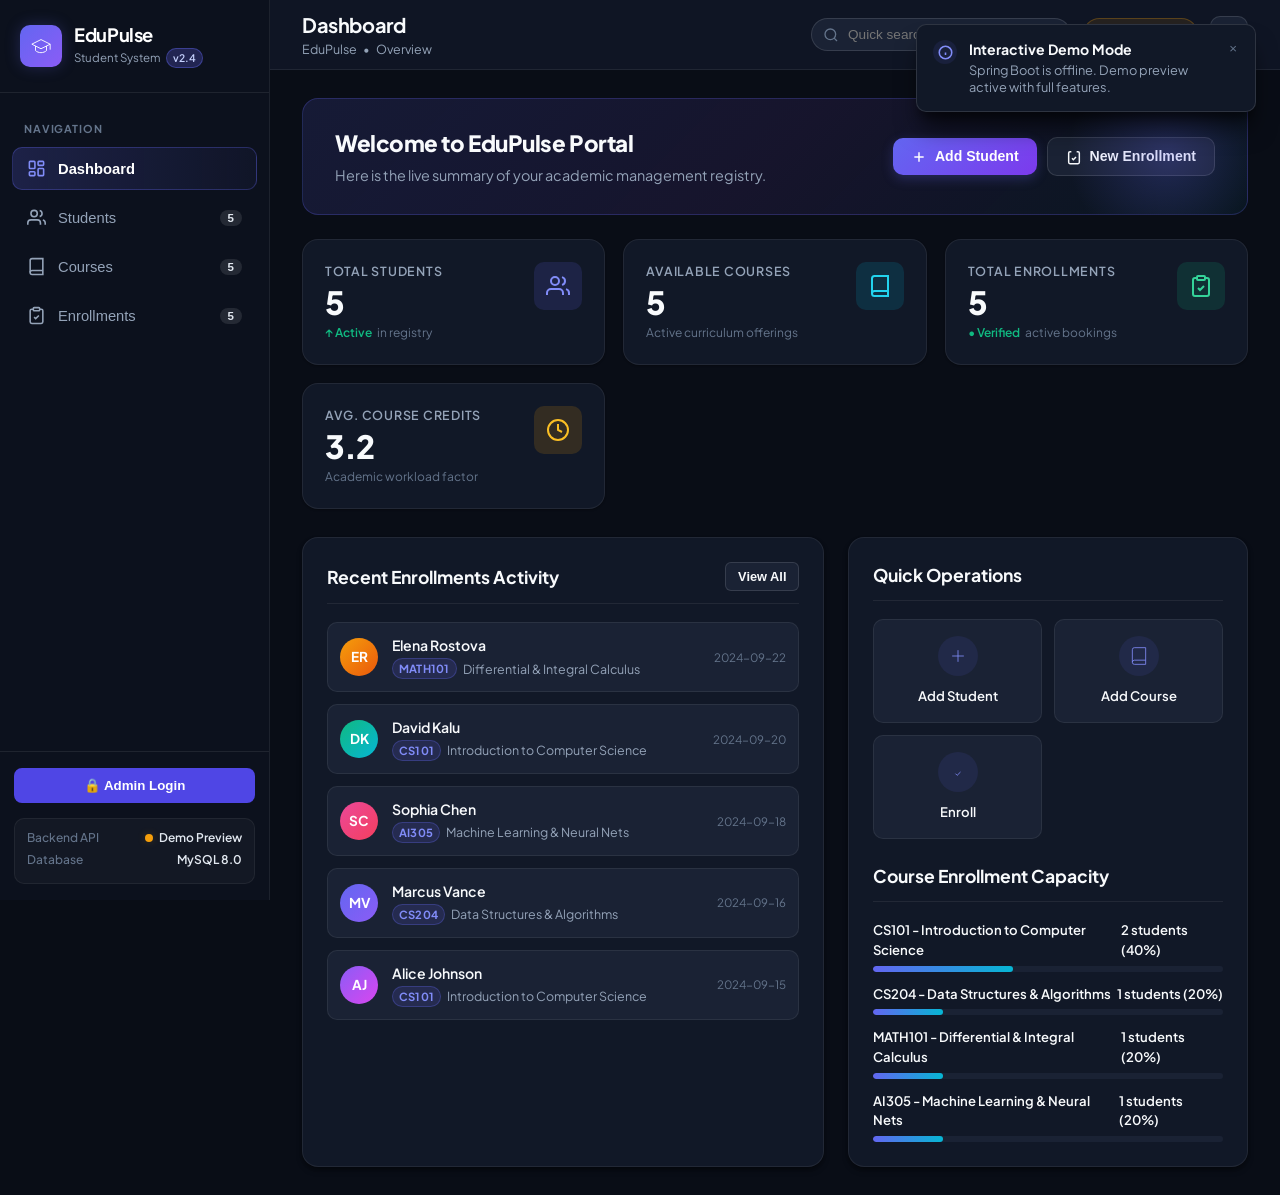
==== commit a74b56ba: "Finalized EduPulse UI with secure Admin Login" ====
--- a/src/main/resources/static/index.html
+++ b/src/main/resources/static/index.html
@@ -5,7 +5,6 @@
     <meta name="viewport" content="width=device-width, initial-scale=1.0">
     <title>EduPulse | Modern Student Management Dashboard</title>
     <meta name="description" content="A comprehensive, interactive student, course, and enrollment management system with real-time analytics, filtering, and responsive design.">
-    <!-- Google Fonts: Plus Jakarta Sans -->
     <link rel="preconnect" href="https://fonts.googleapis.com">
     <link rel="preconnect" href="https://fonts.gstatic.com" crossorigin>
     <link href="https://fonts.googleapis.com/css2?family=Plus+Jakarta+Sans:wght@400;500;600;700;800&display=swap" rel="stylesheet">
@@ -14,14 +13,12 @@
 <body>
 
     <div class="app-layout">
-        <!-- Mobile Sidebar Backdrop Overlay -->
         <div id="sidebar-overlay" class="sidebar-overlay" onclick="toggleMobileSidebar(false)"></div>
 
         <!-- Sidebar Navigation -->
         <aside class="sidebar" id="app-sidebar">
             <div class="sidebar-header">
                 <div class="brand-icon-wrapper">
-                    <!-- Graduation Cap Icon -->
                     <svg viewBox="0 0 24 24" fill="none" stroke="currentColor">
                         <path d="M22 10v6M2 10l10-5 10 5-10 5z"/>
                         <path d="M6 12v5c3 3 9 3 12 0v-5"/>
@@ -36,7 +33,6 @@
                 </div>
             </div>
 
-            <!-- Navigation Links -->
             <nav class="sidebar-nav">
                 <span class="nav-section-title">Navigation</span>
                 
@@ -82,7 +78,13 @@
             </nav>
 
             <!-- Sidebar Footer Status -->
-            <div class="sidebar-footer">
+            <div class="sidebar-footer" style="margin-top: auto;">
+                
+                <!-- ADMIN LOGIN BUTTON -->
+                <button id="auth-btn" onclick="toggleLogin()" style="width: 100%; margin-bottom: 15px; padding: 10px; background-color: #4F46E5; color: white; border: none; border-radius: 8px; cursor: pointer; font-weight: bold; display: flex; align-items: center; justify-content: center; gap: 8px;">
+                    🔒 Admin Login
+                </button>
+
                 <div class="system-status-box">
                     <div class="status-row">
                         <span class="status-label">Backend API</span>
@@ -101,8 +103,6 @@
 
         <!-- Main Wrapper -->
         <div class="main-wrapper">
-            
-            <!-- Top App Header -->
             <header class="top-header">
                 <div class="header-left">
                     <button class="mobile-menu-btn" id="mobile-toggle-btn" onclick="toggleMobileSidebar()" aria-label="Toggle navigation">
@@ -121,7 +121,6 @@
                 </div>
 
                 <div class="header-right">
-                    <!-- Global Search Box -->
                     <div class="quick-search-box">
                         <svg viewBox="0 0 24 24" fill="none" stroke="currentColor" stroke-width="2">
                             <circle cx="11" cy="11" r="8"></circle>
@@ -131,15 +130,12 @@
                         <span class="search-shortcut-pill">/</span>
                     </div>
 
-                    <!-- Connection Status Badge -->
                     <div class="mode-badge" id="api-status-badge" onclick="toggleConnectionMode()" title="Click to test connection or toggle Demo Mode">
                         <span class="status-pulse-dot" id="header-pulse-dot"></span>
                         <span id="api-mode-text">Checking API...</span>
                     </div>
 
-                    <!-- Theme Switcher Button -->
                     <button class="icon-btn" id="theme-toggle-btn" onclick="toggleTheme()" title="Toggle Light/Dark Theme" aria-label="Toggle theme">
-                        <!-- Sun Icon (shown in dark mode) -->
                         <svg id="theme-sun-icon" viewBox="0 0 24 24" fill="none" stroke="currentColor" width="18" height="18" stroke-width="2">
                             <circle cx="12" cy="12" r="5"></circle>
                             <line x1="12" y1="1" x2="12" y2="3"></line>
@@ -151,7 +147,6 @@
                             <line x1="4.22" y1="19.78" x2="5.64" y2="18.36"></line>
                             <line x1="18.36" y1="5.64" x2="19.78" y2="4.22"></line>
                         </svg>
-                        <!-- Moon Icon (shown in light mode) -->
                         <svg id="theme-moon-icon" style="display:none;" viewBox="0 0 24 24" fill="none" stroke="currentColor" width="18" height="18" stroke-width="2">
                             <path d="M21 12.79A9 9 0 1 1 11.21 3 7 7 0 0 0 21 12.79z"></path>
                         </svg>
@@ -159,12 +154,8 @@
                 </div>
             </header>
 
-            <!-- Main Content Area -->
             <main class="content-body">
-                
-                <!-- 1. DASHBOARD PAGE -->
                 <section id="dashboard-page" class="page-section">
-                    <!-- Welcome Hero Banner -->
                     <div class="welcome-banner">
                         <div class="welcome-text">
                             <h3>Welcome to EduPulse Portal</h3>
@@ -182,7 +173,6 @@
                         </div>
                     </div>
 
-                    <!-- Metrics Stats Grid -->
                     <div class="stats-grid">
                         <div class="stat-card">
                             <div class="stat-info">
@@ -229,20 +219,15 @@
                         </div>
                     </div>
 
-                    <!-- Dashboard Two-Column Layout -->
                     <div class="dashboard-columns">
-                        <!-- Recent Enrollments Feed -->
                         <div class="card">
                             <div class="section-card-title">
                                 <span>Recent Enrollments Activity</span>
                                 <button class="btn btn-secondary btn-sm" onclick="navigateTo('enrollments-page', document.getElementById('nav-enrollments-btn'))">View All</button>
                             </div>
-                            <div class="activity-list" id="dashboard-recent-enrollments">
-                                <!-- Populated dynamically -->
-                            </div>
-                        </div>
-
-                        <!-- Quick Shortcuts & Top Courses -->
+                            <div class="activity-list" id="dashboard-recent-enrollments"></div>
+                        </div>
+
                         <div class="card">
                             <div class="section-card-title">
                                 <span>Quick Operations</span>
@@ -273,14 +258,11 @@
                             <div class="section-card-title" style="margin-top: 24px;">
                                 <span>Course Enrollment Capacity</span>
                             </div>
-                            <div class="course-dist-list" id="dashboard-course-distribution">
-                                <!-- Populated dynamically -->
-                            </div>
+                            <div class="course-dist-list" id="dashboard-course-distribution"></div>
                         </div>
                     </div>
                 </section>
 
-                <!-- 2. STUDENTS PAGE -->
                 <section id="students-page" class="page-section hidden">
                     <div class="page-header-row">
                         <div class="page-header-text">
@@ -302,7 +284,6 @@
                         </div>
                     </div>
 
-                    <!-- Toolbar & Filters -->
                     <div class="toolbar-card">
                         <div class="toolbar-left">
                             <div class="search-input-wrapper">
@@ -316,7 +297,6 @@
                         </div>
                     </div>
 
-                    <!-- Students Table Container -->
                     <div class="table-card">
                         <div class="table-responsive">
                             <table id="students-table">
@@ -330,12 +310,9 @@
                                         <th style="text-align: right;">Actions</th>
                                     </tr>
                                 </thead>
-                                <tbody id="student-list">
-                                    <!-- Populated dynamically -->
-                                </tbody>
+                                <tbody id="student-list"></tbody>
                             </table>
                         </div>
-                        <!-- Empty State -->
                         <div id="student-empty-state" class="empty-state" style="display: none;">
                             <div class="empty-state-icon">
                                 <svg viewBox="0 0 24 24" fill="none" stroke="currentColor"><path d="M17 21v-2a4 4 0 0 0-4-4H5a4 4 0 0 0-4 4v2"/><circle cx="9" cy="7" r="4"/></svg>
@@ -347,7 +324,6 @@
                     </div>
                 </section>
 
-                <!-- 3. COURSES PAGE -->
                 <section id="courses-page" class="page-section hidden">
                     <div class="page-header-row">
                         <div class="page-header-text">
@@ -369,7 +345,6 @@
                         </div>
                     </div>
 
-                    <!-- Toolbar & Filters -->
                     <div class="toolbar-card">
                         <div class="toolbar-left">
                             <div class="search-input-wrapper">
@@ -389,7 +364,6 @@
 
                         <div class="toolbar-right">
                             <span class="status-label" id="course-results-count">Loading courses...</span>
-                            <!-- View Switcher (Table vs Grid Cards) -->
                             <div class="view-toggle-group">
                                 <button class="view-toggle-btn active" id="course-view-table-btn" onclick="setCourseView('table')" title="Table View">
                                     <svg viewBox="0 0 24 24" fill="none" stroke="currentColor" width="16" height="16"><line x1="8" y1="6" x2="21" y2="6"></line><line x1="8" y1="12" x2="21" y2="12"></line><line x1="8" y1="18" x2="21" y2="18"></line><line x1="3" y1="6" x2="3.01" y2="6"></line><line x1="3" y1="12" x2="3.01" y2="12"></line><line x1="3" y1="18" x2="3.01" y2="18"></line></svg>
@@ -401,7 +375,6 @@
                         </div>
                     </div>
 
-                    <!-- Courses Table View -->
                     <div class="table-card" id="course-table-wrapper">
                         <div class="table-responsive">
                             <table id="courses-table">
@@ -415,19 +388,13 @@
                                         <th style="text-align: right;">Actions</th>
                                     </tr>
                                 </thead>
-                                <tbody id="course-list">
-                                    <!-- Populated dynamically -->
-                                </tbody>
+                                <tbody id="course-list"></tbody>
                             </table>
                         </div>
                     </div>
 
-                    <!-- Courses Grid View -->
-                    <div class="courses-grid-view" id="course-grid-wrapper" style="display: none;">
-                        <!-- Populated dynamically -->
-                    </div>
-
-                    <!-- Empty State -->
+                    <div class="courses-grid-view" id="course-grid-wrapper" style="display: none;"></div>
+
                     <div id="course-empty-state" class="empty-state" style="display: none;">
                         <div class="empty-state-icon">
                             <svg viewBox="0 0 24 24" fill="none" stroke="currentColor"><path d="M4 19.5A2.5 2.5 0 0 1 6.5 17H20"/><path d="M6.5 2H20v20H6.5A2.5 2.5 0 0 1 4 19.5v-15A2.5 2.5 0 0 1 6.5 2z"/></svg>
@@ -438,7 +405,6 @@
                     </div>
                 </section>
 
-                <!-- 4. ENROLLMENTS PAGE -->
                 <section id="enrollments-page" class="page-section hidden">
                     <div class="page-header-row">
                         <div class="page-header-text">
@@ -460,7 +426,6 @@
                         </div>
                     </div>
 
-                    <!-- Toolbar & Filters -->
                     <div class="toolbar-card">
                         <div class="toolbar-left">
                             <div class="search-input-wrapper">
@@ -478,7 +443,6 @@
                         </div>
                     </div>
 
-                    <!-- Enrollments Table Container -->
                     <div class="table-card">
                         <div class="table-responsive">
                             <table id="enrollments-table">
@@ -491,12 +455,9 @@
                                         <th style="text-align: right;">Actions</th>
                                     </tr>
                                 </thead>
-                                <tbody id="enrollment-list">
-                                    <!-- Populated dynamically -->
-                                </tbody>
+                                <tbody id="enrollment-list"></tbody>
                             </table>
                         </div>
-                        <!-- Empty State -->
                         <div id="enrollment-empty-state" class="empty-state" style="display: none;">
                             <div class="empty-state-icon">
                                 <svg viewBox="0 0 24 24" fill="none" stroke="currentColor"><path d="M16 4h2a2 2 0 0 1 2 2v14a2 2 0 0 1-2 2H6a2 2 0 0 1-2-2V6a2 2 0 0 1 2-2h2"/><rect x="8" y="2" width="8" height="4" rx="1" ry="1"/><path d="m9 14 2 2 4-4"/></svg>
@@ -507,16 +468,11 @@
                         </div>
                     </div>
                 </section>
-
             </main>
         </div>
     </div>
 
-    <!-- ==========================================================================
-         MODALS & DIALOGS
-         ========================================================================== -->
-
-    <!-- 1. STUDENT MODAL (ADD & EDIT) -->
+    <!-- MODALS -->
     <div id="student-modal" class="modal-backdrop" onclick="handleModalBackdropClick(event, 'student-modal')">
         <div class="modal-card">
             <div class="modal-header">
@@ -562,7 +518,6 @@
         </div>
     </div>
 
-    <!-- 2. COURSE MODAL -->
     <div id="course-modal" class="modal-backdrop" onclick="handleModalBackdropClick(event, 'course-modal')">
         <div class="modal-card">
             <div class="modal-header">
@@ -601,7 +556,6 @@
         </div>
     </div>
 
-    <!-- 3. ENROLLMENT MODAL -->
     <div id="enrollment-modal" class="modal-backdrop" onclick="handleModalBackdropClick(event, 'enrollment-modal')">
         <div class="modal-card">
             <div class="modal-header">
@@ -649,7 +603,6 @@
         </div>
     </div>
 
-    <!-- 4. CUSTOM CONFIRMATION MODAL -->
     <div id="confirm-modal" class="modal-backdrop">
         <div class="modal-card" style="max-width: 440px;">
             <div class="modal-body">
@@ -668,9 +621,36 @@
         </div>
     </div>
 
-    <!-- Toast Container -->
+    <!-- LOGIN MODAL -->
+    <div id="login-modal" class="modal-backdrop" style="display: none;">
+        <div class="modal-card" style="max-width: 400px;">
+            <div class="modal-header">
+                <div class="modal-title-box">
+                    <h3>Admin Authentication</h3>
+                    <p>Please log in to modify the database</p>
+                </div>
+                <button class="modal-close-btn" onclick="closeLogin()">&times;</button>
+            </div>
+            <div class="modal-body">
+                <div id="login-error-box" class="error-box" style="display: none;"></div>
+                
+                <div class="form-group">
+                    <label for="login-username">Username</label>
+                    <input type="text" id="login-username" placeholder="e.g. admin">
+                </div>
+                <div class="form-group">
+                    <label for="login-password">Password</label>
+                    <input type="password" id="login-password" placeholder="••••••••">
+                </div>
+            </div>
+            <div class="modal-footer">
+                <button type="button" class="btn btn-secondary" onclick="closeLogin()">Cancel</button>
+                <button type="button" class="btn btn-primary" onclick="login()">Login</button>
+            </div>
+        </div>
+    </div>
+
     <div id="toast-container" class="toast-container"></div>
-
     <script src="app.js"></script>
 </body>
 </html>
--- a/src/main/resources/static/style.css
+++ b/src/main/resources/static/style.css
@@ -88,7 +88,9 @@
 }
 
 /* --- Base & Reset --- */
-*, *::before, *::after {
+*,
+*::before,
+*::after {
     box-sizing: border-box;
     margin: 0;
     padding: 0;
@@ -111,13 +113,16 @@
     width: 8px;
     height: 8px;
 }
+
 ::-webkit-scrollbar-track {
     background: transparent;
 }
+
 ::-webkit-scrollbar-thumb {
     background: var(--border-medium);
     border-radius: var(--radius-full);
 }
+
 ::-webkit-scrollbar-thumb:hover {
     background: var(--text-muted);
 }
@@ -331,8 +336,17 @@
 }
 
 @keyframes pulse {
-    0%, 100% { transform: scale(1); opacity: 1; }
-    50% { transform: scale(1.3); opacity: 0.75; }
+
+    0%,
+    100% {
+        transform: scale(1);
+        opacity: 1;
+    }
+
+    50% {
+        transform: scale(1.3);
+        opacity: 0.75;
+    }
 }
 
 /* --- Main Layout & Content --- */
@@ -410,11 +424,14 @@
 .quick-search-box {
     position: relative;
     width: 260px;
-    display: none; /* Shows on larger screens */
+    display: none;
+    /* Shows on larger screens */
 }
 
 @media (min-width: 900px) {
-    .quick-search-box { display: block; }
+    .quick-search-box {
+        display: block;
+    }
 }
 
 .quick-search-input {
@@ -526,8 +543,15 @@
 }
 
 @keyframes fadeIn {
-    from { opacity: 0; transform: translateY(6px); }
-    to { opacity: 1; transform: translateY(0); }
+    from {
+        opacity: 0;
+        transform: translateY(6px);
+    }
+
+    to {
+        opacity: 1;
+        transform: translateY(0);
+    }
 }
 
 /* Page Headers */
@@ -614,13 +638,15 @@
     color: var(--text-primary);
 }
 
-.btn-delete, .btn-danger {
+.btn-delete,
+.btn-danger {
     background: var(--danger-subtle);
     border: 1px solid rgba(244, 63, 94, 0.25);
     color: var(--danger);
 }
 
-.btn-delete:hover, .btn-danger:hover {
+.btn-delete:hover,
+.btn-danger:hover {
     background: var(--danger);
     color: #ffffff;
     box-shadow: 0 4px 12px var(--danger-glow);
@@ -786,14 +812,17 @@
     background: rgba(99, 102, 241, 0.15);
     color: #818cf8;
 }
+
 .stat-icon.courses {
     background: rgba(6, 182, 212, 0.15);
     color: #22d3ee;
 }
+
 .stat-icon.enrollments {
     background: rgba(16, 185, 129, 0.15);
     color: #34d399;
 }
+
 .stat-icon.credits {
     background: rgba(245, 158, 11, 0.15);
     color: #fbbf24;
@@ -1465,7 +1494,10 @@
 }
 
 @media (max-width: 600px) {
-    .form-row { flex-direction: column; gap: 0; }
+    .form-row {
+        flex-direction: column;
+        gap: 0;
+    }
 }
 
 .form-group label {
@@ -1522,9 +1554,19 @@
 }
 
 @keyframes shake {
-    0%, 100% { transform: translateX(0); }
-    25% { transform: translateX(-4px); }
-    75% { transform: translateX(4px); }
+
+    0%,
+    100% {
+        transform: translateX(0);
+    }
+
+    25% {
+        transform: translateX(-4px);
+    }
+
+    75% {
+        transform: translateX(4px);
+    }
 }
 
 /* --- Toast Notification System --- */
@@ -1562,8 +1604,15 @@
 }
 
 @keyframes toastSlideIn {
-    from { opacity: 0; transform: translateX(50px) scale(0.9); }
-    to { opacity: 1; transform: translateX(0) scale(1); }
+    from {
+        opacity: 0;
+        transform: translateX(50px) scale(0.9);
+    }
+
+    to {
+        opacity: 1;
+        transform: translateX(0) scale(1);
+    }
 }
 
 .toast-icon {
@@ -1586,10 +1635,12 @@
     background: var(--success-glow);
     color: var(--success);
 }
+
 .toast.error .toast-icon {
     background: var(--danger-glow);
     color: var(--danger);
 }
+
 .toast.info .toast-icon {
     background: var(--primary-subtle);
     color: var(--primary-light);
@@ -1633,8 +1684,13 @@
     width: 100%;
 }
 
-.toast.success .toast-progress { background: var(--success); }
-.toast.error .toast-progress { background: var(--danger); }
+.toast.success .toast-progress {
+    background: var(--success);
+}
+
+.toast.error .toast-progress {
+    background: var(--danger);
+}
 
 /* --- Confirmation Modal Specifics --- */
 .confirm-dialog-content {
@@ -1739,7 +1795,8 @@
         grid-template-columns: 1fr;
     }
 
-    .toolbar-left, .toolbar-right {
+    .toolbar-left,
+    .toolbar-right {
         width: 100%;
     }
 
